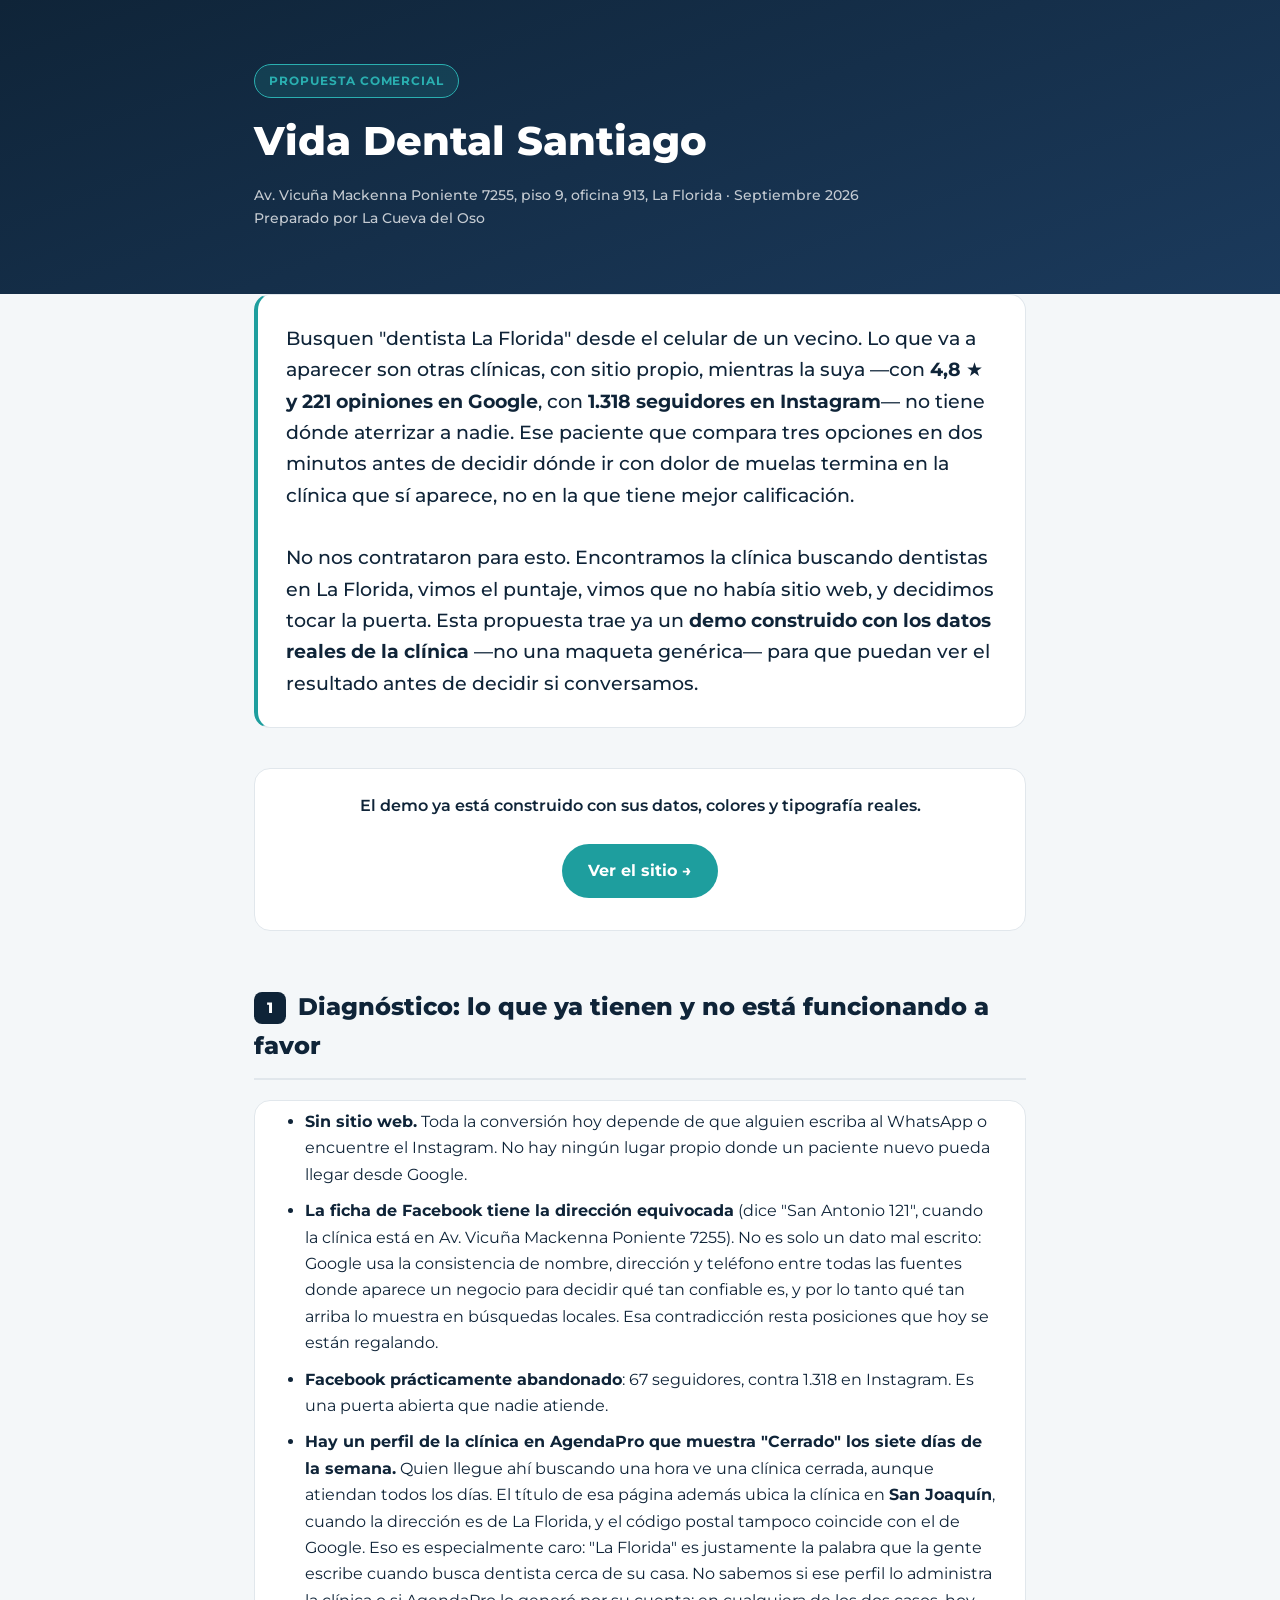
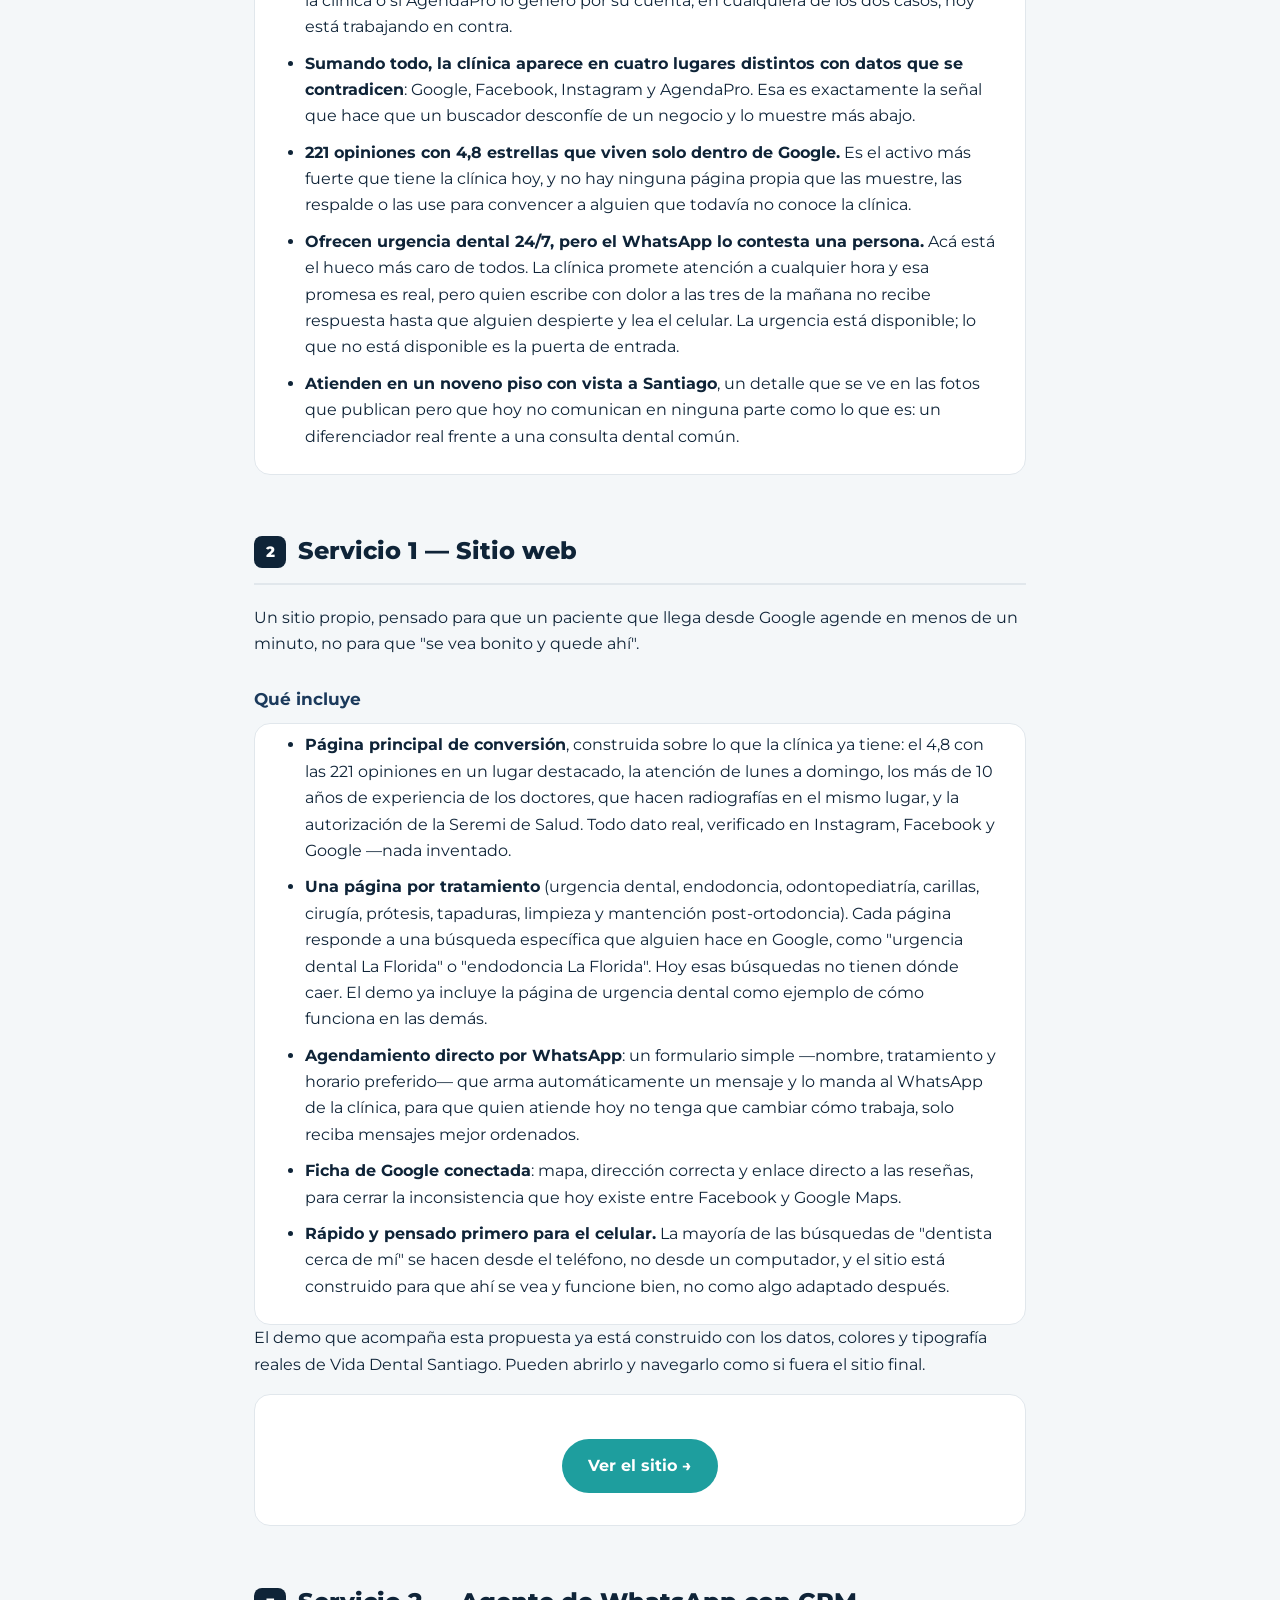
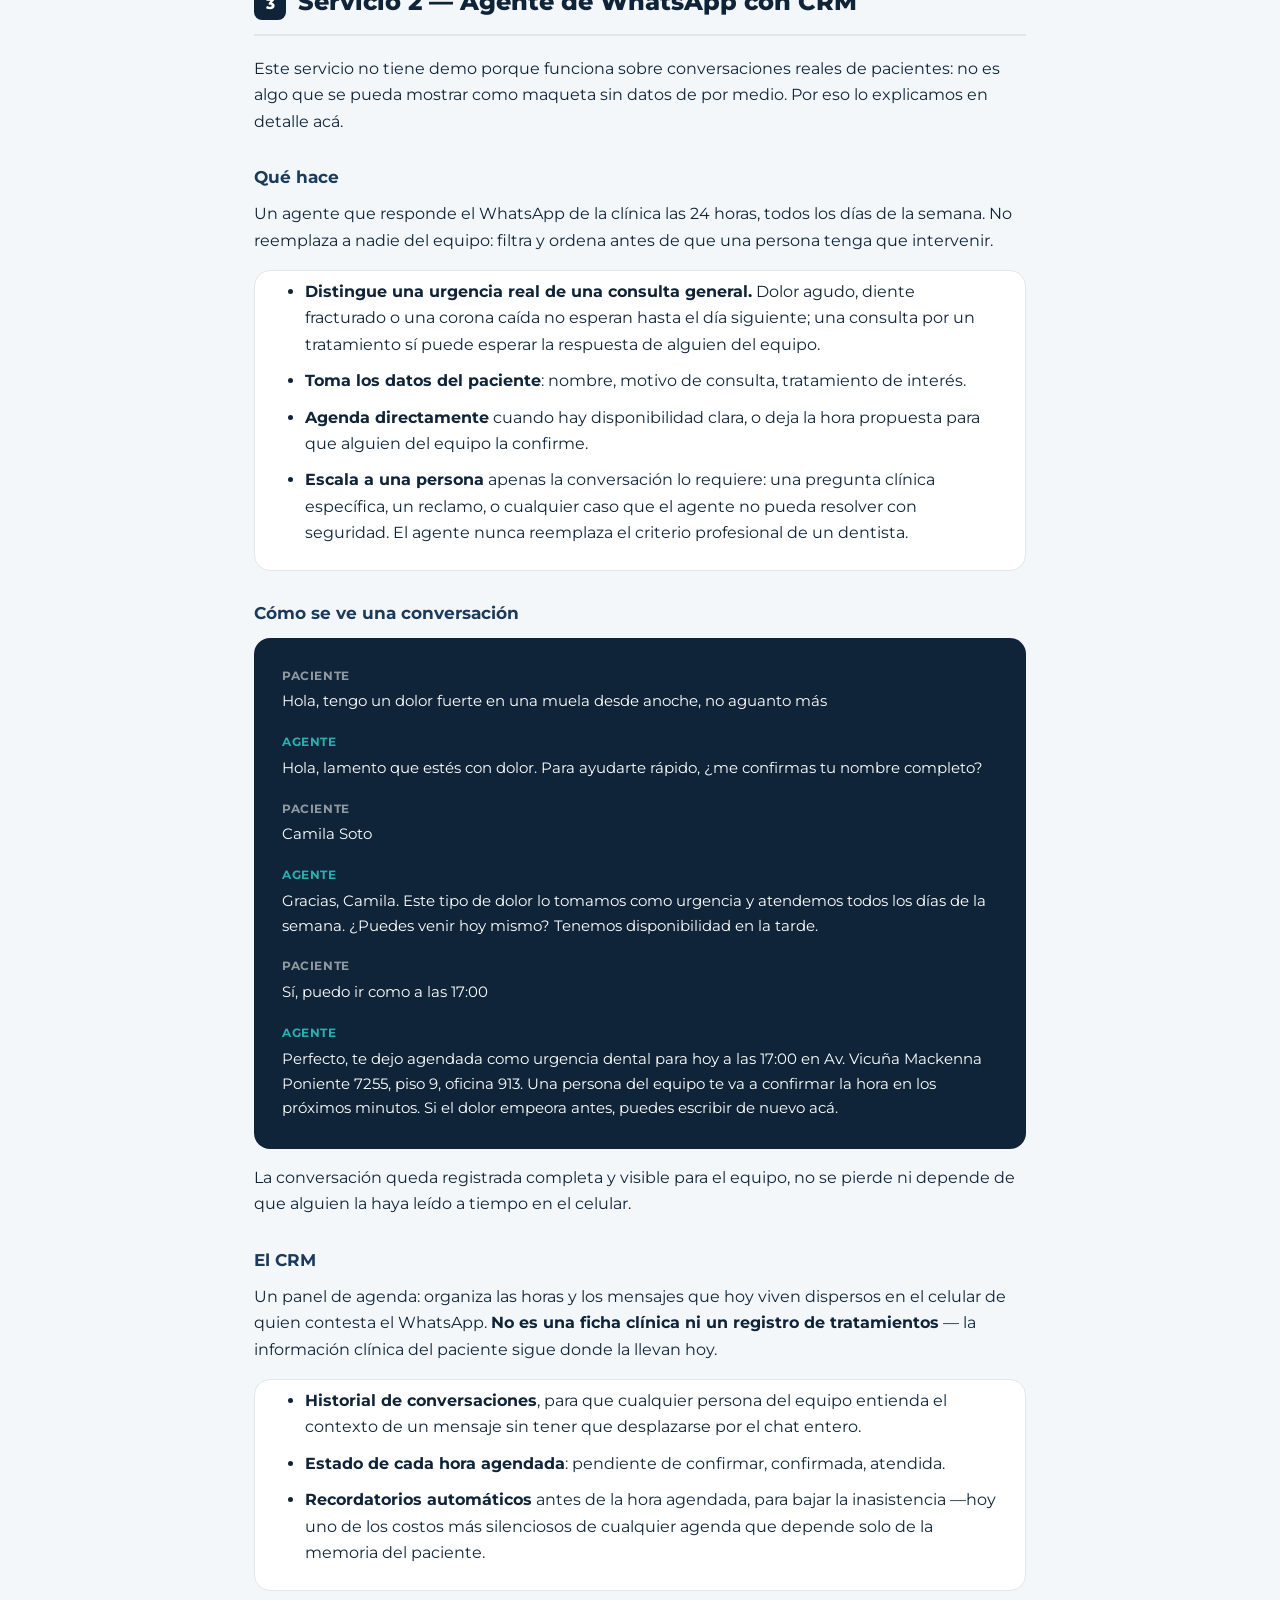
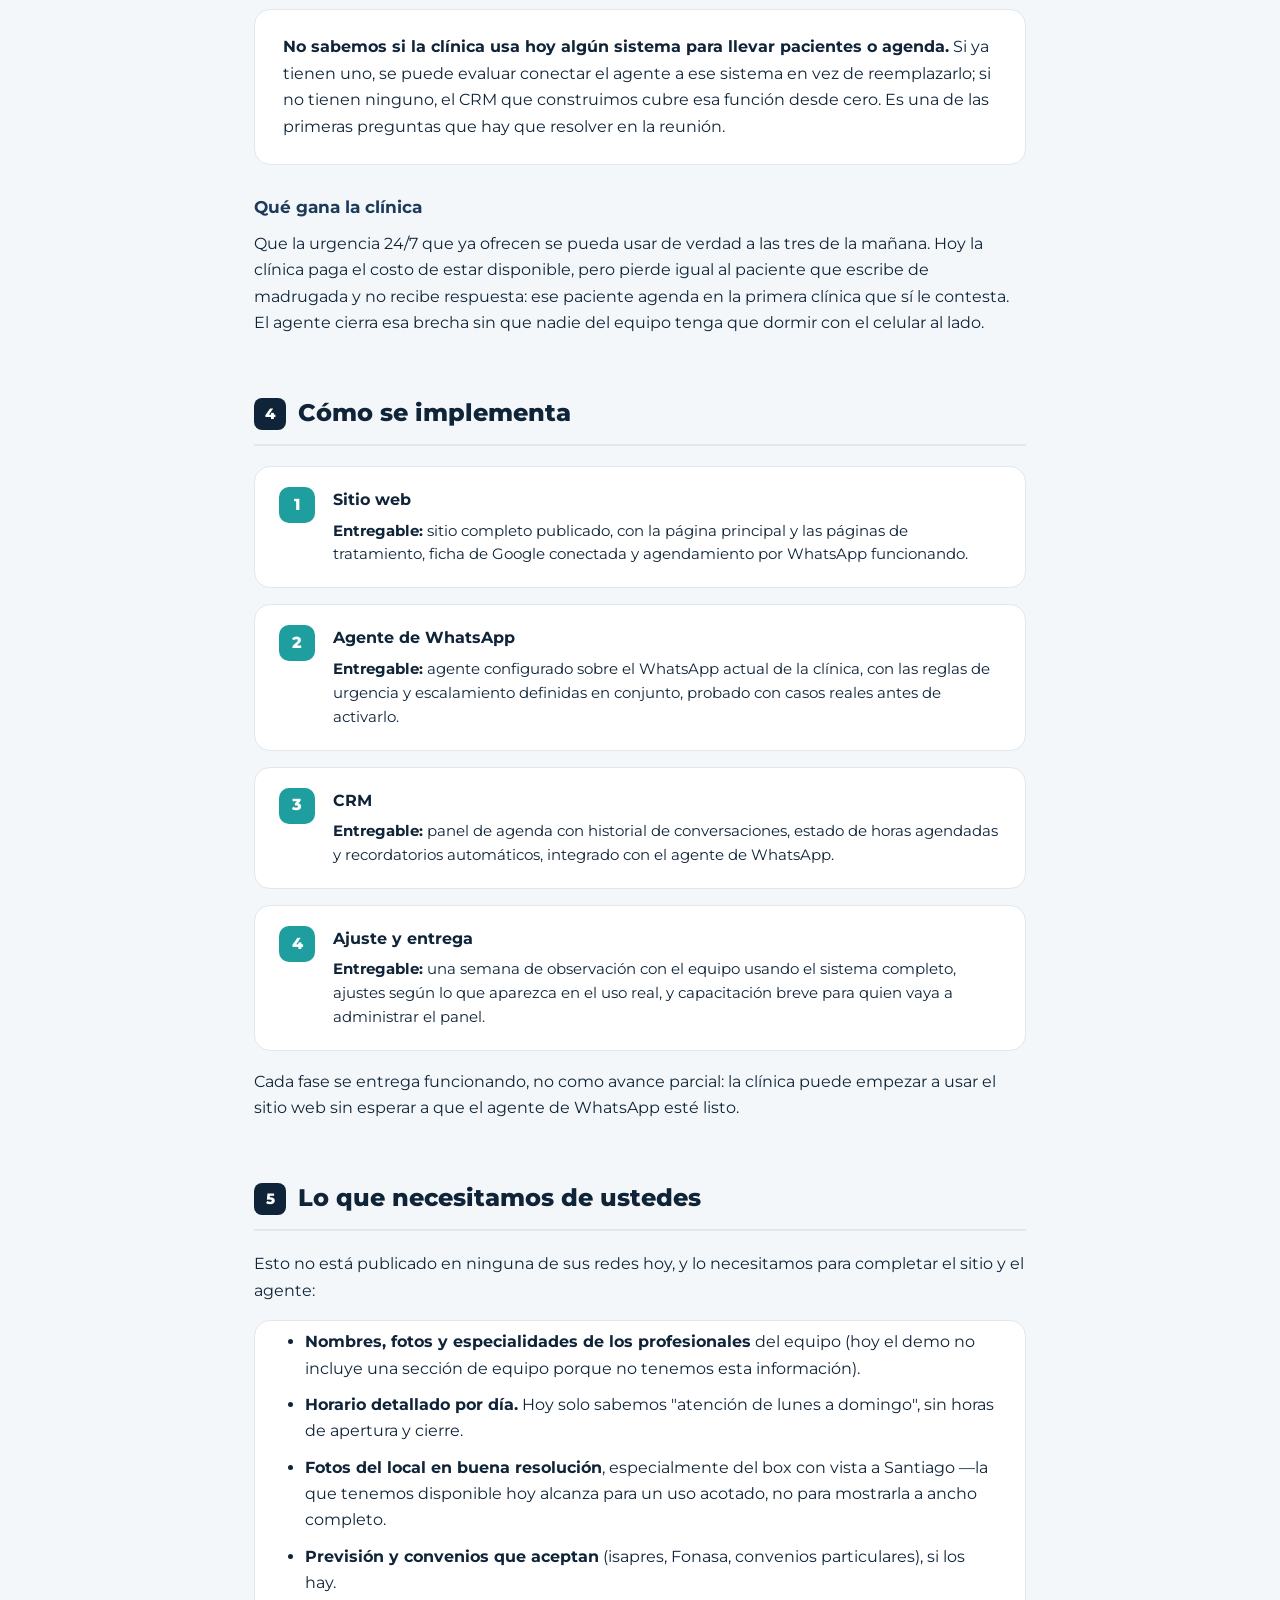
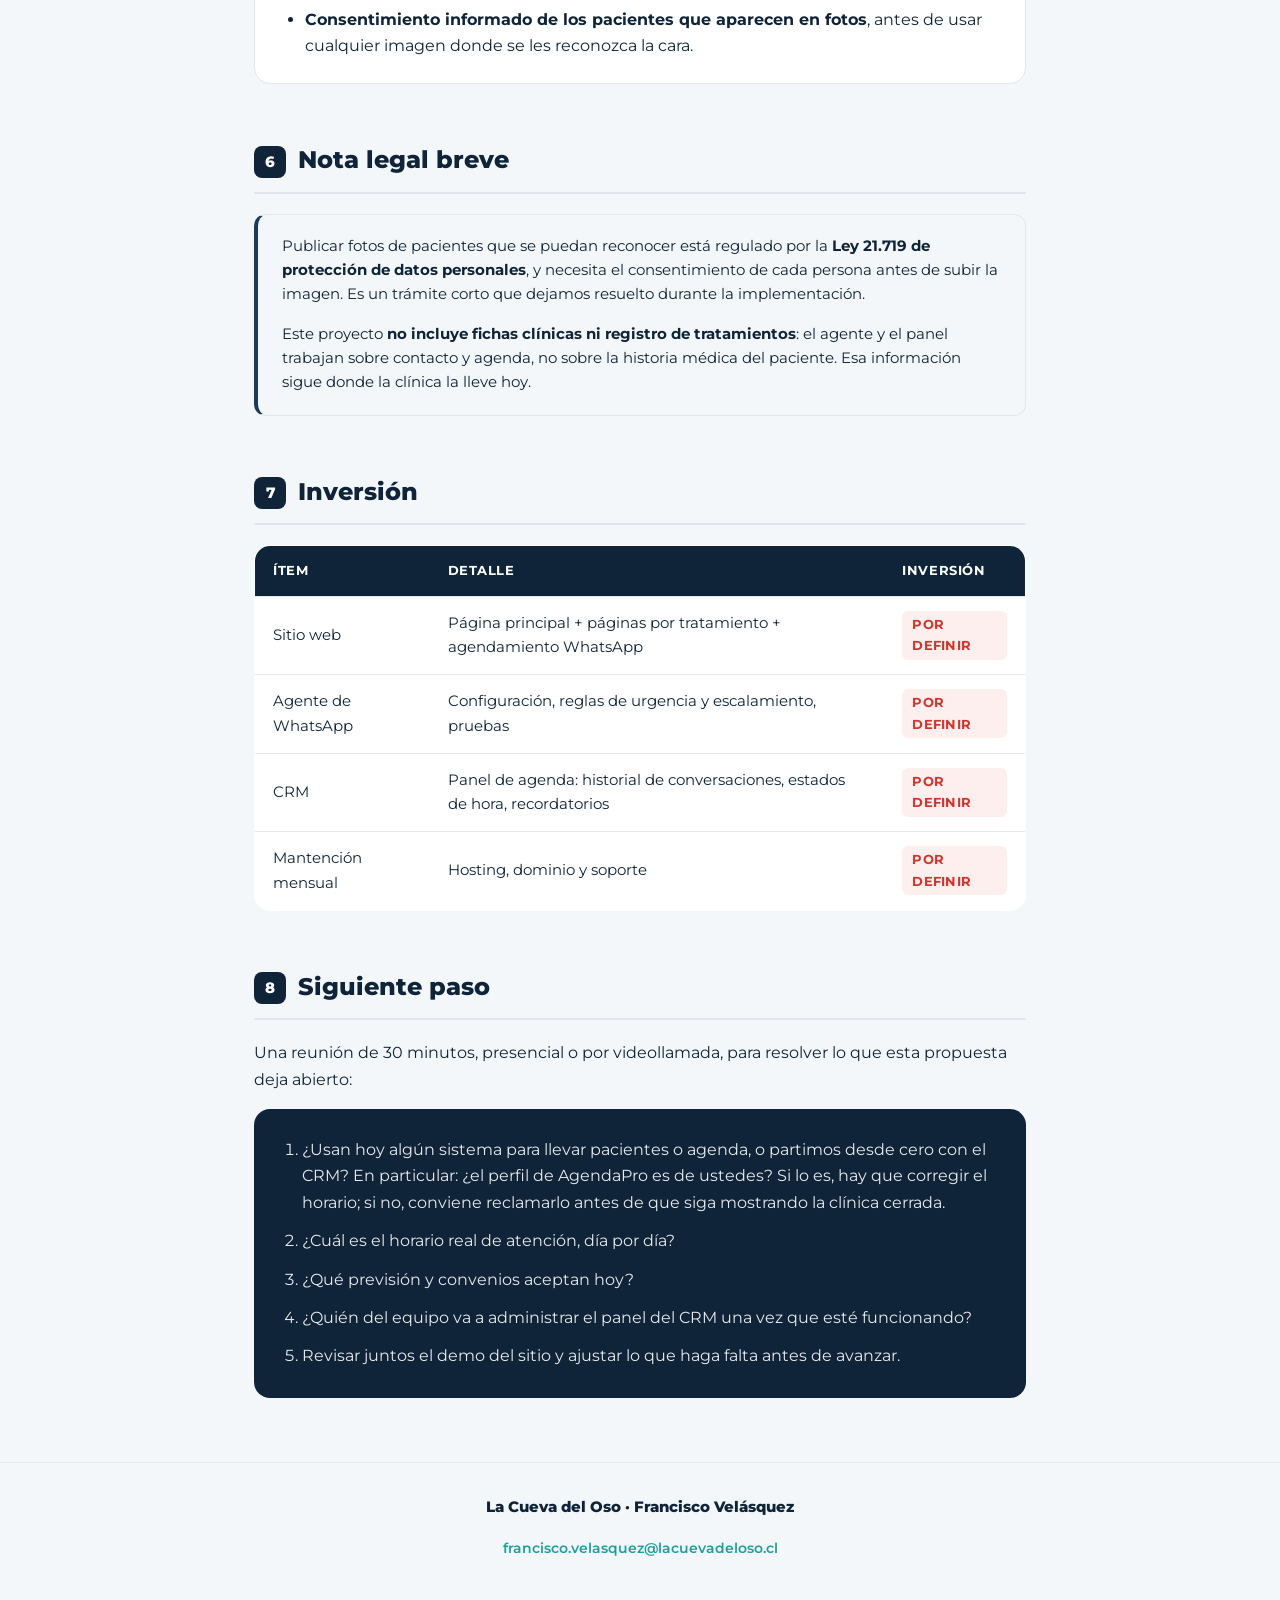
==== propuesta.html @ cccaa1af "feat: sitio demo y propuesta para Vida Dental Santiago Landing de conversion mas pagina de urgencia " ====
<!DOCTYPE html>
<html lang="es">
<head>
<meta charset="UTF-8">
<meta name="viewport" content="width=device-width, initial-scale=1.0">
<title>Propuesta — Vida Dental Santiago</title>
<link rel="preconnect" href="https://fonts.googleapis.com">
<link rel="preconnect" href="https://fonts.gstatic.com" crossorigin>
<link href="https://fonts.googleapis.com/css2?family=Montserrat:wght@400;500;600;700;800&display=swap" rel="stylesheet">
<style>
  :root {
    --marino: #0F2438;
    --marino-medio: #1B3A5C;
    --turquesa: #1E9E9E;
    --turquesa-claro: #2AAFB0;
    --rojo-urgencia: #D0342C;
    --gris: #9099A1;
    --hueso: #F4F7F9;
    --blanco: #FFFFFF;
    --borde: #E1E7EC;
  }

  * { box-sizing: border-box; }

  body {
    margin: 0;
    font-family: 'Montserrat', 'Segoe UI', system-ui, sans-serif;
    color: var(--marino);
    background: var(--hueso);
    line-height: 1.65;
    font-size: 16px;
  }

  .wrap {
    max-width: 820px;
    margin: 0 auto;
    padding: 0 24px;
  }

  header.portada {
    background: linear-gradient(160deg, var(--marino) 0%, var(--marino-medio) 100%);
    color: var(--blanco);
    padding: 64px 0 48px;
  }

  header.portada .wrap { display: flex; flex-direction: column; gap: 18px; }

  .etiqueta {
    display: inline-block;
    align-self: flex-start;
    background: rgba(30, 158, 158, 0.18);
    border: 1px solid var(--turquesa-claro);
    color: var(--turquesa-claro);
    font-size: 12px;
    font-weight: 700;
    letter-spacing: 0.08em;
    text-transform: uppercase;
    padding: 6px 14px;
    border-radius: 999px;
  }

  header.portada h1 {
    font-size: clamp(28px, 5vw, 40px);
    font-weight: 800;
    margin: 0;
    line-height: 1.25;
  }

  header.portada .meta {
    color: rgba(255,255,255,0.75);
    font-size: 14px;
    font-weight: 500;
  }

  main { padding: 48px 0 24px; }

  .lead {
    font-size: 19px;
    font-weight: 500;
    color: var(--marino);
    background: var(--blanco);
    border: 1px solid var(--borde);
    border-left: 4px solid var(--turquesa);
    border-radius: 16px;
    padding: 28px 28px;
    margin: 0 0 40px;
  }

  .lead strong { color: var(--marino); }

  .cta-demo {
    display: inline-flex;
    align-items: center;
    gap: 8px;
    background: var(--turquesa);
    color: var(--blanco);
    font-weight: 700;
    text-decoration: none;
    padding: 14px 26px;
    border-radius: 999px;
    margin: 20px 0 8px;
    transition: transform 0.2s ease, background 0.2s ease;
  }
  .cta-demo:hover { background: var(--turquesa-claro); transform: translateY(-1px); }

  section { margin: 56px 0; }

  h2 {
    font-size: 24px;
    font-weight: 800;
    color: var(--marino);
    margin: 0 0 20px;
    padding-bottom: 12px;
    border-bottom: 2px solid var(--borde);
  }

  h2 .num {
    display: inline-flex;
    align-items: center;
    justify-content: center;
    width: 32px;
    height: 32px;
    background: var(--marino);
    color: var(--blanco);
    border-radius: 8px;
    font-size: 15px;
    margin-right: 12px;
    vertical-align: middle;
  }

  h3 {
    font-size: 17px;
    font-weight: 700;
    color: var(--marino-medio);
    margin: 28px 0 10px;
  }

  p { margin: 0 0 16px; color: var(--marino); }

  ul, ol { margin: 0 0 16px; padding-left: 22px; }
  li { margin-bottom: 10px; }

  strong { color: var(--marino); }

  .card {
    background: var(--blanco);
    border: 1px solid var(--borde);
    border-radius: 16px;
    padding: 24px 28px;
    margin: 18px 0;
  }

  .card-lista {
    background: var(--blanco);
    border: 1px solid var(--borde);
    border-radius: 16px;
    padding: 8px 28px 8px;
  }

  .demo-box {
    background: var(--blanco);
    border: 1px solid var(--borde);
    border-radius: 16px;
    padding: 24px 28px;
    text-align: center;
  }

  .conversacion {
    background: var(--marino);
    color: var(--hueso);
    border-radius: 16px;
    padding: 28px;
    font-size: 15px;
    overflow-x: auto;
  }

  .conversacion .linea { margin-bottom: 18px; }
  .conversacion .linea:last-child { margin-bottom: 0; }
  .conversacion .quien {
    display: block;
    font-weight: 700;
    font-size: 12px;
    letter-spacing: 0.05em;
    text-transform: uppercase;
    margin-bottom: 4px;
  }
  .conversacion .paciente .quien { color: var(--gris); }
  .conversacion .agente .quien { color: var(--turquesa-claro); }
  .conversacion .texto { margin: 0; color: var(--blanco); }

  table {
    width: 100%;
    border-collapse: collapse;
    background: var(--blanco);
    border-radius: 16px;
    overflow: hidden;
    border: 1px solid var(--borde);
  }

  th, td {
    text-align: left;
    padding: 14px 18px;
    border-bottom: 1px solid var(--borde);
    font-size: 15px;
  }

  th {
    background: var(--marino);
    color: var(--blanco);
    font-weight: 700;
    font-size: 13px;
    text-transform: uppercase;
    letter-spacing: 0.04em;
  }

  tr:last-child td { border-bottom: none; }

  .pordefinir {
    display: inline-block;
    background: rgba(208, 52, 44, 0.08);
    color: var(--rojo-urgencia);
    font-weight: 700;
    font-size: 13px;
    padding: 3px 10px;
    border-radius: 6px;
    letter-spacing: 0.02em;
  }

  .nota-legal {
    background: var(--hueso);
    border: 1px solid var(--borde);
    border-left: 4px solid var(--marino-medio);
    border-radius: 12px;
    padding: 20px 24px;
    font-size: 14.5px;
    color: var(--marino-medio);
  }

  .fases {
    display: grid;
    gap: 16px;
  }

  .fase {
    background: var(--blanco);
    border: 1px solid var(--borde);
    border-radius: 16px;
    padding: 20px 24px;
    display: flex;
    gap: 18px;
    align-items: flex-start;
  }

  .fase .num-fase {
    flex-shrink: 0;
    width: 36px;
    height: 36px;
    border-radius: 10px;
    background: var(--turquesa);
    color: var(--blanco);
    font-weight: 800;
    display: flex;
    align-items: center;
    justify-content: center;
  }

  .fase h4 { margin: 0 0 6px; font-size: 16px; color: var(--marino); }
  .fase p { margin: 0; font-size: 14.5px; }

  .preguntas {
    background: var(--marino);
    color: var(--hueso);
    border-radius: 16px;
    padding: 28px;
  }
  .preguntas ol { padding-left: 20px; margin: 0; }
  .preguntas li { color: rgba(255,255,255,0.9); margin-bottom: 12px; }
  .preguntas li:last-child { margin-bottom: 0; }

  footer {
    border-top: 1px solid var(--borde);
    margin-top: 64px;
    padding: 32px 0 56px;
    text-align: center;
  }

  footer .firma {
    font-weight: 800;
    color: var(--marino);
    font-size: 15px;
  }

  footer .contacto {
    color: var(--turquesa);
    font-weight: 600;
    font-size: 14px;
    text-decoration: none;
  }

  code {
    background: var(--hueso);
    border: 1px solid var(--borde);
    border-radius: 4px;
    padding: 1px 6px;
    font-size: 13px;
  }

  @media (max-width: 600px) {
    header.portada { padding: 48px 0 36px; }
    main { padding: 36px 0 16px; }
    section { margin: 40px 0; }
    .lead, .card, .demo-box { padding: 20px; }
    table, th, td { font-size: 13.5px; }
    th, td { padding: 10px 12px; }
  }
</style>
</head>
<body>

<header class="portada">
  <div class="wrap">
    <span class="etiqueta">Propuesta comercial</span>
    <h1>Vida Dental Santiago</h1>
    <p class="meta">Av. Vicuña Mackenna Poniente 7255, piso 9, oficina 913, La Florida · Septiembre 2026<br>Preparado por La Cueva del Oso</p>
  </div>
</header>

<main class="wrap">

  <p class="lead">
    Busquen "dentista La Florida" desde el celular de un vecino. Lo que va a aparecer son otras
    clínicas, con sitio propio, mientras la suya &mdash;con <strong>4,8&nbsp;★ y 221 opiniones en
    Google</strong>, con <strong>1.318 seguidores en Instagram</strong>&mdash; no tiene dónde aterrizar
    a nadie. Ese paciente que compara tres opciones en dos minutos antes de decidir dónde ir con dolor
    de muelas termina en la clínica que sí aparece, no en la que tiene mejor calificación.
    <br><br>
    No nos contrataron para esto. Encontramos la clínica buscando dentistas en La Florida, vimos el
    puntaje, vimos que no había sitio web, y decidimos tocar la puerta. Esta propuesta trae ya un
    <strong>demo construido con los datos reales de la clínica</strong> &mdash;no una maqueta
    genérica&mdash; para que puedan ver el resultado antes de decidir si conversamos.
  </p>

  <div class="demo-box">
    <p style="margin-bottom:4px; font-weight:600;">El demo ya está construido con sus datos, colores y tipografía reales.</p>
    <a class="cta-demo" href="index.html">Ver el sitio &rarr;</a>
  </div>

  <section>
    <h2><span class="num">1</span>Diagnóstico: lo que ya tienen y no está funcionando a favor</h2>
    <div class="card-lista">
      <ul>
        <li><strong>Sin sitio web.</strong> Toda la conversión hoy depende de que alguien escriba al WhatsApp o encuentre el Instagram. No hay ningún lugar propio donde un paciente nuevo pueda llegar desde Google.</li>
        <li><strong>La ficha de Facebook tiene la dirección equivocada</strong> (dice "San Antonio 121", cuando la clínica está en Av. Vicuña Mackenna Poniente 7255). No es solo un dato mal escrito: Google usa la consistencia de nombre, dirección y teléfono entre todas las fuentes donde aparece un negocio para decidir qué tan confiable es, y por lo tanto qué tan arriba lo muestra en búsquedas locales. Esa contradicción resta posiciones que hoy se están regalando.</li>
        <li><strong>Facebook prácticamente abandonado</strong>: 67 seguidores, contra 1.318 en Instagram. Es una puerta abierta que nadie atiende.</li>
        <li><strong>Hay un perfil de la clínica en AgendaPro que muestra "Cerrado" los siete días de la semana.</strong> Quien llegue ahí buscando una hora ve una clínica cerrada, aunque atiendan todos los días. El título de esa página además ubica la clínica en <strong>San Joaquín</strong>, cuando la dirección es de La Florida, y el código postal tampoco coincide con el de Google. Eso es especialmente caro: "La Florida" es justamente la palabra que la gente escribe cuando busca dentista cerca de su casa. No sabemos si ese perfil lo administra la clínica o si AgendaPro lo generó por su cuenta; en cualquiera de los dos casos, hoy está trabajando en contra.</li>
        <li><strong>Sumando todo, la clínica aparece en cuatro lugares distintos con datos que se contradicen</strong>: Google, Facebook, Instagram y AgendaPro. Esa es exactamente la señal que hace que un buscador desconfíe de un negocio y lo muestre más abajo.</li>
        <li><strong>221 opiniones con 4,8 estrellas que viven solo dentro de Google.</strong> Es el activo más fuerte que tiene la clínica hoy, y no hay ninguna página propia que las muestre, las respalde o las use para convencer a alguien que todavía no conoce la clínica.</li>
        <li><strong>Ofrecen urgencia dental 24/7, pero el WhatsApp lo contesta una persona.</strong> Acá está el hueco más caro de todos. La clínica promete atención a cualquier hora y esa promesa es real, pero quien escribe con dolor a las tres de la mañana no recibe respuesta hasta que alguien despierte y lea el celular. La urgencia está disponible; lo que no está disponible es la puerta de entrada.</li>
        <li><strong>Atienden en un noveno piso con vista a Santiago</strong>, un detalle que se ve en las fotos que publican pero que hoy no comunican en ninguna parte como lo que es: un diferenciador real frente a una consulta dental común.</li>
      </ul>
    </div>
  </section>

  <section>
    <h2><span class="num">2</span>Servicio 1 &mdash; Sitio web</h2>
    <p>Un sitio propio, pensado para que un paciente que llega desde Google agende en menos de un minuto, no para que "se vea bonito y quede ahí".</p>

    <h3>Qué incluye</h3>
    <div class="card-lista">
      <ul>
        <li><strong>Página principal de conversión</strong>, construida sobre lo que la clínica ya tiene: el 4,8 con las 221 opiniones en un lugar destacado, la atención de lunes a domingo, los más de 10 años de experiencia de los doctores, que hacen radiografías en el mismo lugar, y la autorización de la Seremi de Salud. Todo dato real, verificado en Instagram, Facebook y Google &mdash;nada inventado.</li>
        <li><strong>Una página por tratamiento</strong> (urgencia dental, endodoncia, odontopediatría, carillas, cirugía, prótesis, tapaduras, limpieza y mantención post-ortodoncia). Cada página responde a una búsqueda específica que alguien hace en Google, como "urgencia dental La Florida" o "endodoncia La Florida". Hoy esas búsquedas no tienen dónde caer. El demo ya incluye la página de urgencia dental como ejemplo de cómo funciona en las demás.</li>
        <li><strong>Agendamiento directo por WhatsApp</strong>: un formulario simple &mdash;nombre, tratamiento y horario preferido&mdash; que arma automáticamente un mensaje y lo manda al WhatsApp de la clínica, para que quien atiende hoy no tenga que cambiar cómo trabaja, solo reciba mensajes mejor ordenados.</li>
        <li><strong>Ficha de Google conectada</strong>: mapa, dirección correcta y enlace directo a las reseñas, para cerrar la inconsistencia que hoy existe entre Facebook y Google Maps.</li>
        <li><strong>Rápido y pensado primero para el celular.</strong> La mayoría de las búsquedas de "dentista cerca de mí" se hacen desde el teléfono, no desde un computador, y el sitio está construido para que ahí se vea y funcione bien, no como algo adaptado después.</li>
      </ul>
    </div>
    <p>El demo que acompaña esta propuesta ya está construido con los datos, colores y tipografía reales de Vida Dental Santiago. Pueden abrirlo y navegarlo como si fuera el sitio final.</p>
    <div class="demo-box">
      <a class="cta-demo" href="index.html">Ver el sitio &rarr;</a>
    </div>
  </section>

  <section>
    <h2><span class="num">3</span>Servicio 2 &mdash; Agente de WhatsApp con CRM</h2>
    <p>Este servicio no tiene demo porque funciona sobre conversaciones reales de pacientes: no es algo que se pueda mostrar como maqueta sin datos de por medio. Por eso lo explicamos en detalle acá.</p>

    <h3>Qué hace</h3>
    <p>Un agente que responde el WhatsApp de la clínica las 24 horas, todos los días de la semana. No reemplaza a nadie del equipo: filtra y ordena antes de que una persona tenga que intervenir.</p>
    <div class="card-lista">
      <ul>
        <li><strong>Distingue una urgencia real de una consulta general.</strong> Dolor agudo, diente fracturado o una corona caída no esperan hasta el día siguiente; una consulta por un tratamiento sí puede esperar la respuesta de alguien del equipo.</li>
        <li><strong>Toma los datos del paciente</strong>: nombre, motivo de consulta, tratamiento de interés.</li>
        <li><strong>Agenda directamente</strong> cuando hay disponibilidad clara, o deja la hora propuesta para que alguien del equipo la confirme.</li>
        <li><strong>Escala a una persona</strong> apenas la conversación lo requiere: una pregunta clínica específica, un reclamo, o cualquier caso que el agente no pueda resolver con seguridad. El agente nunca reemplaza el criterio profesional de un dentista.</li>
      </ul>
    </div>

    <h3>Cómo se ve una conversación</h3>
    <div class="conversacion">
      <div class="linea paciente">
        <span class="quien">Paciente</span>
        <p class="texto">Hola, tengo un dolor fuerte en una muela desde anoche, no aguanto más</p>
      </div>
      <div class="linea agente">
        <span class="quien">Agente</span>
        <p class="texto">Hola, lamento que estés con dolor. Para ayudarte rápido, ¿me confirmas tu nombre completo?</p>
      </div>
      <div class="linea paciente">
        <span class="quien">Paciente</span>
        <p class="texto">Camila Soto</p>
      </div>
      <div class="linea agente">
        <span class="quien">Agente</span>
        <p class="texto">Gracias, Camila. Este tipo de dolor lo tomamos como urgencia y atendemos todos los días de la semana. ¿Puedes venir hoy mismo? Tenemos disponibilidad en la tarde.</p>
      </div>
      <div class="linea paciente">
        <span class="quien">Paciente</span>
        <p class="texto">Sí, puedo ir como a las 17:00</p>
      </div>
      <div class="linea agente">
        <span class="quien">Agente</span>
        <p class="texto">Perfecto, te dejo agendada como urgencia dental para hoy a las 17:00 en Av. Vicuña Mackenna Poniente 7255, piso 9, oficina 913. Una persona del equipo te va a confirmar la hora en los próximos minutos. Si el dolor empeora antes, puedes escribir de nuevo acá.</p>
      </div>
    </div>
    <p style="margin-top:16px;">La conversación queda registrada completa y visible para el equipo, no se pierde ni depende de que alguien la haya leído a tiempo en el celular.</p>

    <h3>El CRM</h3>
    <p>Un panel de agenda: organiza las horas y los mensajes que hoy viven dispersos en el celular de quien contesta el WhatsApp. <strong>No es una ficha clínica ni un registro de tratamientos</strong> &mdash; la información clínica del paciente sigue donde la llevan hoy.</p>
    <div class="card-lista">
      <ul>
        <li><strong>Historial de conversaciones</strong>, para que cualquier persona del equipo entienda el contexto de un mensaje sin tener que desplazarse por el chat entero.</li>
        <li><strong>Estado de cada hora agendada</strong>: pendiente de confirmar, confirmada, atendida.</li>
        <li><strong>Recordatorios automáticos</strong> antes de la hora agendada, para bajar la inasistencia &mdash;hoy uno de los costos más silenciosos de cualquier agenda que depende solo de la memoria del paciente.</li>
      </ul>
    </div>
    <div class="card">
      <p style="margin:0;"><strong>No sabemos si la clínica usa hoy algún sistema para llevar pacientes o agenda.</strong> Si ya tienen uno, se puede evaluar conectar el agente a ese sistema en vez de reemplazarlo; si no tienen ninguno, el CRM que construimos cubre esa función desde cero. Es una de las primeras preguntas que hay que resolver en la reunión.</p>
    </div>

    <h3>Qué gana la clínica</h3>
    <p>Que la urgencia 24/7 que ya ofrecen se pueda usar de verdad a las tres de la mañana. Hoy la clínica paga el costo de estar disponible, pero pierde igual al paciente que escribe de madrugada y no recibe respuesta: ese paciente agenda en la primera clínica que sí le contesta. El agente cierra esa brecha sin que nadie del equipo tenga que dormir con el celular al lado.</p>
  </section>

  <section>
    <h2><span class="num">4</span>Cómo se implementa</h2>
    <div class="fases">
      <div class="fase">
        <div class="num-fase">1</div>
        <div>
          <h4>Sitio web</h4>
          <p><strong>Entregable:</strong> sitio completo publicado, con la página principal y las páginas de tratamiento, ficha de Google conectada y agendamiento por WhatsApp funcionando.</p>
        </div>
      </div>
      <div class="fase">
        <div class="num-fase">2</div>
        <div>
          <h4>Agente de WhatsApp</h4>
          <p><strong>Entregable:</strong> agente configurado sobre el WhatsApp actual de la clínica, con las reglas de urgencia y escalamiento definidas en conjunto, probado con casos reales antes de activarlo.</p>
        </div>
      </div>
      <div class="fase">
        <div class="num-fase">3</div>
        <div>
          <h4>CRM</h4>
          <p><strong>Entregable:</strong> panel de agenda con historial de conversaciones, estado de horas agendadas y recordatorios automáticos, integrado con el agente de WhatsApp.</p>
        </div>
      </div>
      <div class="fase">
        <div class="num-fase">4</div>
        <div>
          <h4>Ajuste y entrega</h4>
          <p><strong>Entregable:</strong> una semana de observación con el equipo usando el sistema completo, ajustes según lo que aparezca en el uso real, y capacitación breve para quien vaya a administrar el panel.</p>
        </div>
      </div>
    </div>
    <p style="margin-top:18px;">Cada fase se entrega funcionando, no como avance parcial: la clínica puede empezar a usar el sitio web sin esperar a que el agente de WhatsApp esté listo.</p>
  </section>

  <section>
    <h2><span class="num">5</span>Lo que necesitamos de ustedes</h2>
    <p>Esto no está publicado en ninguna de sus redes hoy, y lo necesitamos para completar el sitio y el agente:</p>
    <div class="card-lista">
      <ul>
        <li><strong>Nombres, fotos y especialidades de los profesionales</strong> del equipo (hoy el demo no incluye una sección de equipo porque no tenemos esta información).</li>
        <li><strong>Horario detallado por día.</strong> Hoy solo sabemos "atención de lunes a domingo", sin horas de apertura y cierre.</li>
        <li><strong>Fotos del local en buena resolución</strong>, especialmente del box con vista a Santiago &mdash;la que tenemos disponible hoy alcanza para un uso acotado, no para mostrarla a ancho completo.</li>
        <li><strong>Previsión y convenios que aceptan</strong> (isapres, Fonasa, convenios particulares), si los hay.</li>
        <li><strong>Consentimiento informado de los pacientes que aparecen en fotos</strong>, antes de usar cualquier imagen donde se les reconozca la cara.</li>
      </ul>
    </div>
  </section>

  <section>
    <h2><span class="num">6</span>Nota legal breve</h2>
    <div class="nota-legal">
      <p>Publicar fotos de pacientes que se puedan reconocer está regulado por la <strong>Ley 21.719 de protección de datos personales</strong>, y necesita el consentimiento de cada persona antes de subir la imagen. Es un trámite corto que dejamos resuelto durante la implementación.</p>
      <p style="margin:0;">Este proyecto <strong>no incluye fichas clínicas ni registro de tratamientos</strong>: el agente y el panel trabajan sobre contacto y agenda, no sobre la historia médica del paciente. Esa información sigue donde la clínica la lleve hoy.</p>
    </div>
  </section>

  <section>
    <h2><span class="num">7</span>Inversión</h2>
    <div style="overflow-x:auto;">
      <table>
        <thead>
          <tr><th>Ítem</th><th>Detalle</th><th>Inversión</th></tr>
        </thead>
        <tbody>
          <tr>
            <td>Sitio web</td>
            <td>Página principal + páginas por tratamiento + agendamiento WhatsApp</td>
            <td><span class="pordefinir">POR DEFINIR</span></td>
          </tr>
          <tr>
            <td>Agente de WhatsApp</td>
            <td>Configuración, reglas de urgencia y escalamiento, pruebas</td>
            <td><span class="pordefinir">POR DEFINIR</span></td>
          </tr>
          <tr>
            <td>CRM</td>
            <td>Panel de agenda: historial de conversaciones, estados de hora, recordatorios</td>
            <td><span class="pordefinir">POR DEFINIR</span></td>
          </tr>
          <tr>
            <td>Mantención mensual</td>
            <td>Hosting, dominio y soporte</td>
            <td><span class="pordefinir">POR DEFINIR</span></td>
          </tr>
        </tbody>
      </table>
    </div>
  </section>

  <section>
    <h2><span class="num">8</span>Siguiente paso</h2>
    <p>Una reunión de 30 minutos, presencial o por videollamada, para resolver lo que esta propuesta deja abierto:</p>
    <div class="preguntas">
      <ol>
        <li>¿Usan hoy algún sistema para llevar pacientes o agenda, o partimos desde cero con el CRM? En particular: ¿el perfil de AgendaPro es de ustedes? Si lo es, hay que corregir el horario; si no, conviene reclamarlo antes de que siga mostrando la clínica cerrada.</li>
        <li>¿Cuál es el horario real de atención, día por día?</li>
        <li>¿Qué previsión y convenios aceptan hoy?</li>
        <li>¿Quién del equipo va a administrar el panel del CRM una vez que esté funcionando?</li>
        <li>Revisar juntos el demo del sitio y ajustar lo que haga falta antes de avanzar.</li>
      </ol>
    </div>
  </section>

</main>

<footer>
  <div class="wrap">
    <p class="firma">La Cueva del Oso · Francisco Velásquez</p>
    <a class="contacto" href="mailto:francisco.velasquez@lacuevadeloso.cl">francisco.velasquez@lacuevadeloso.cl</a>
  </div>
</footer>

</body>
</html>
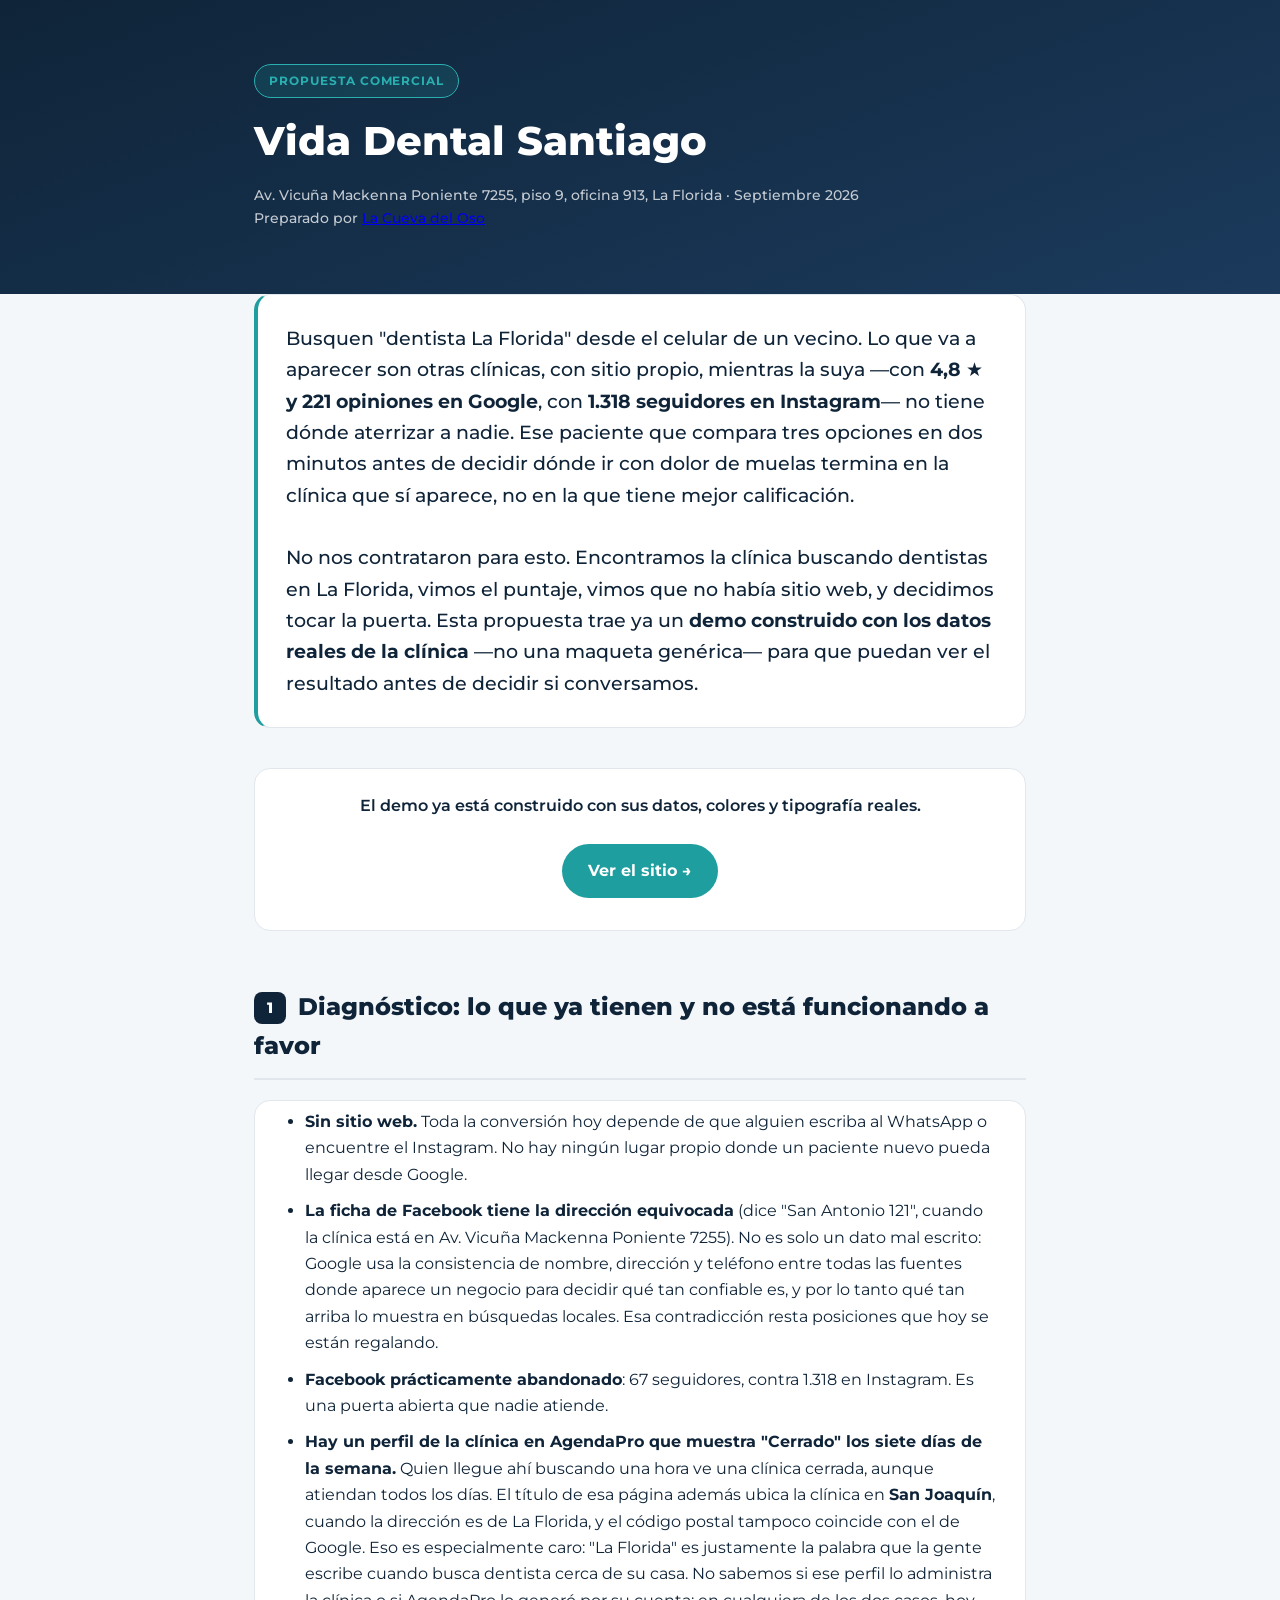
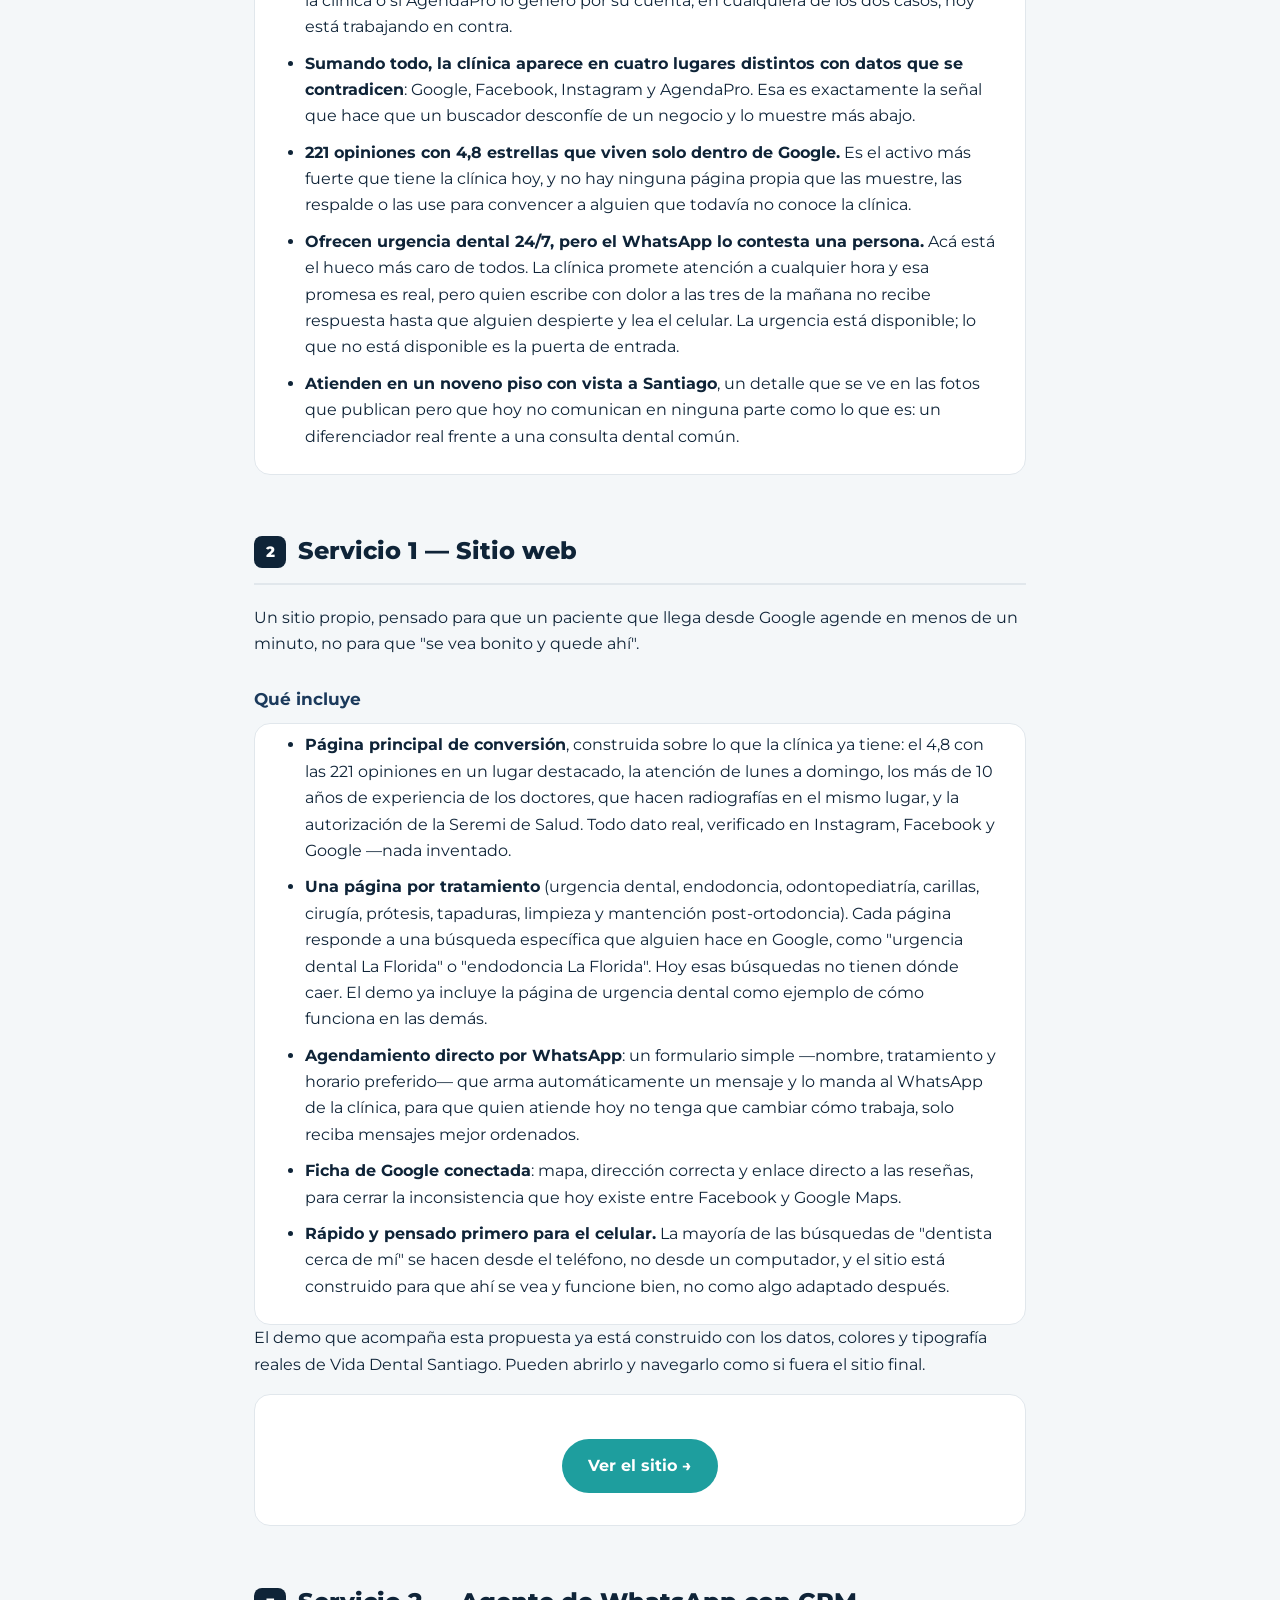
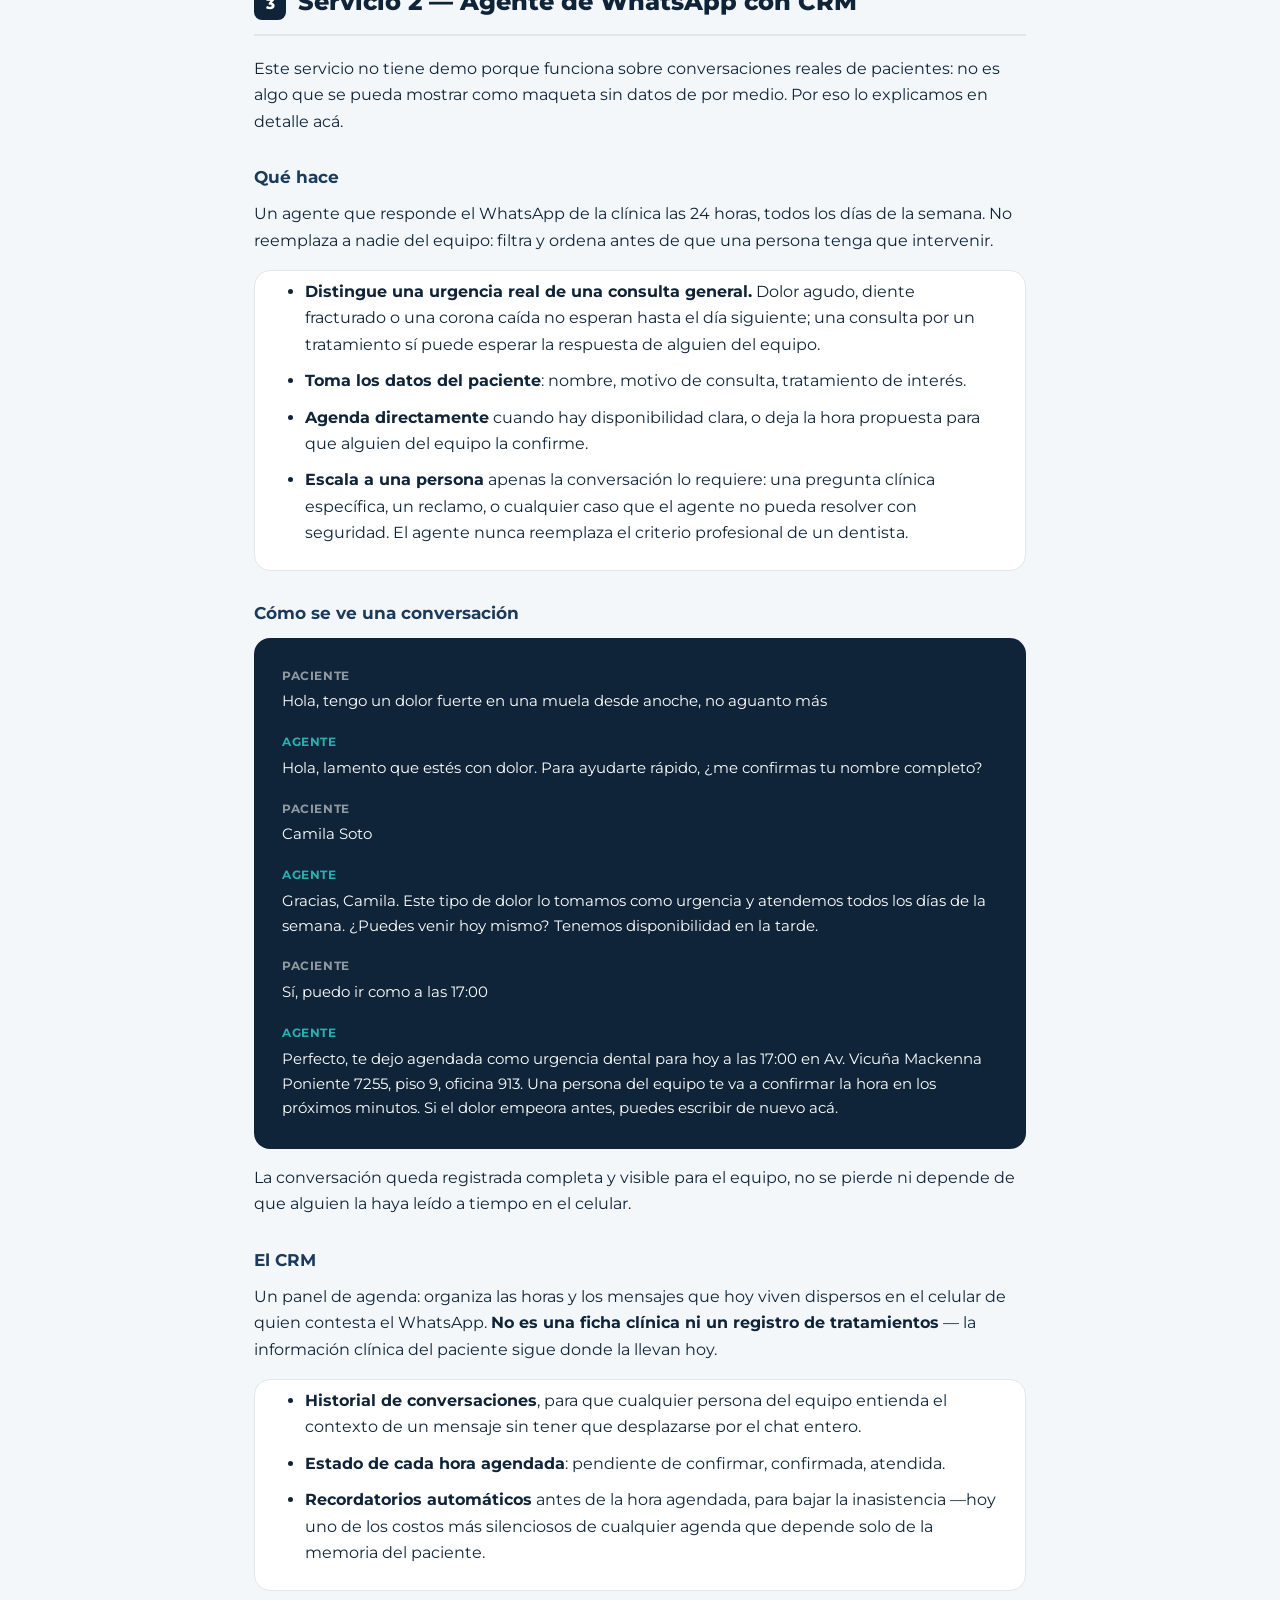
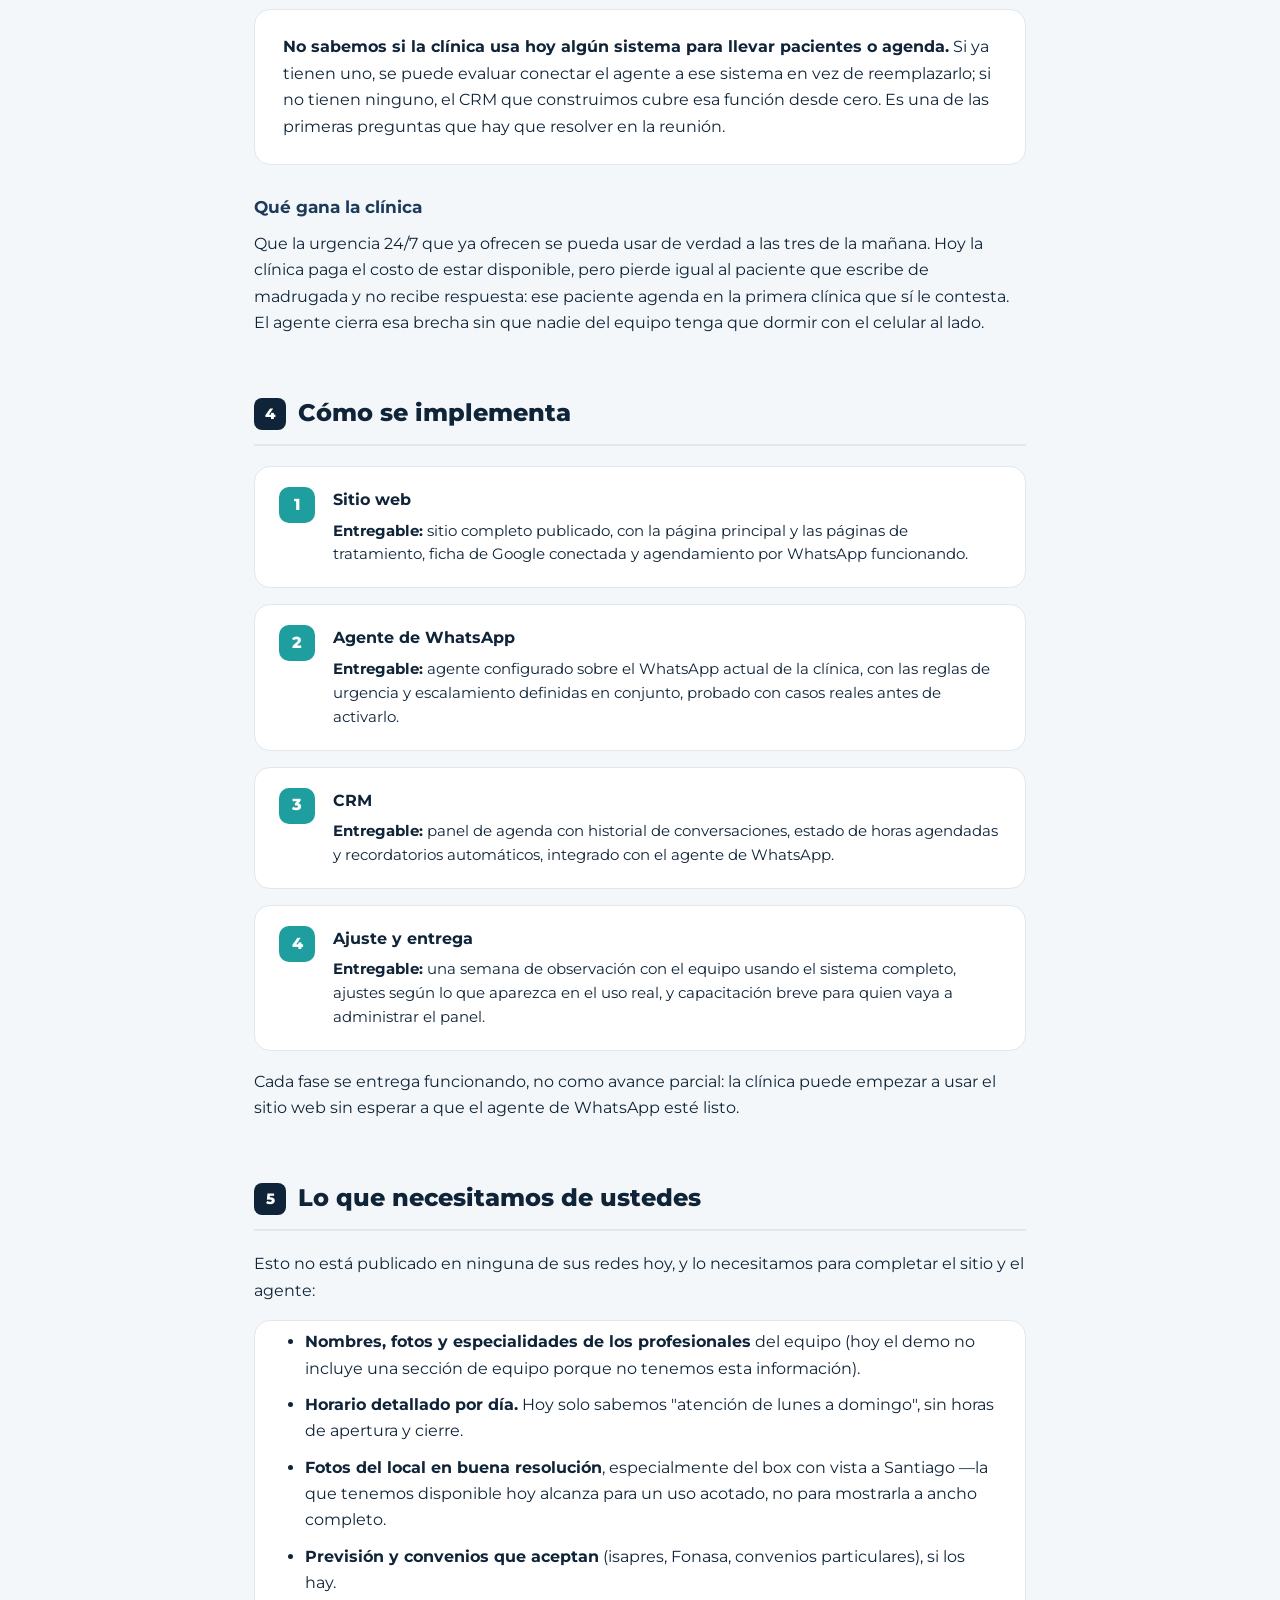
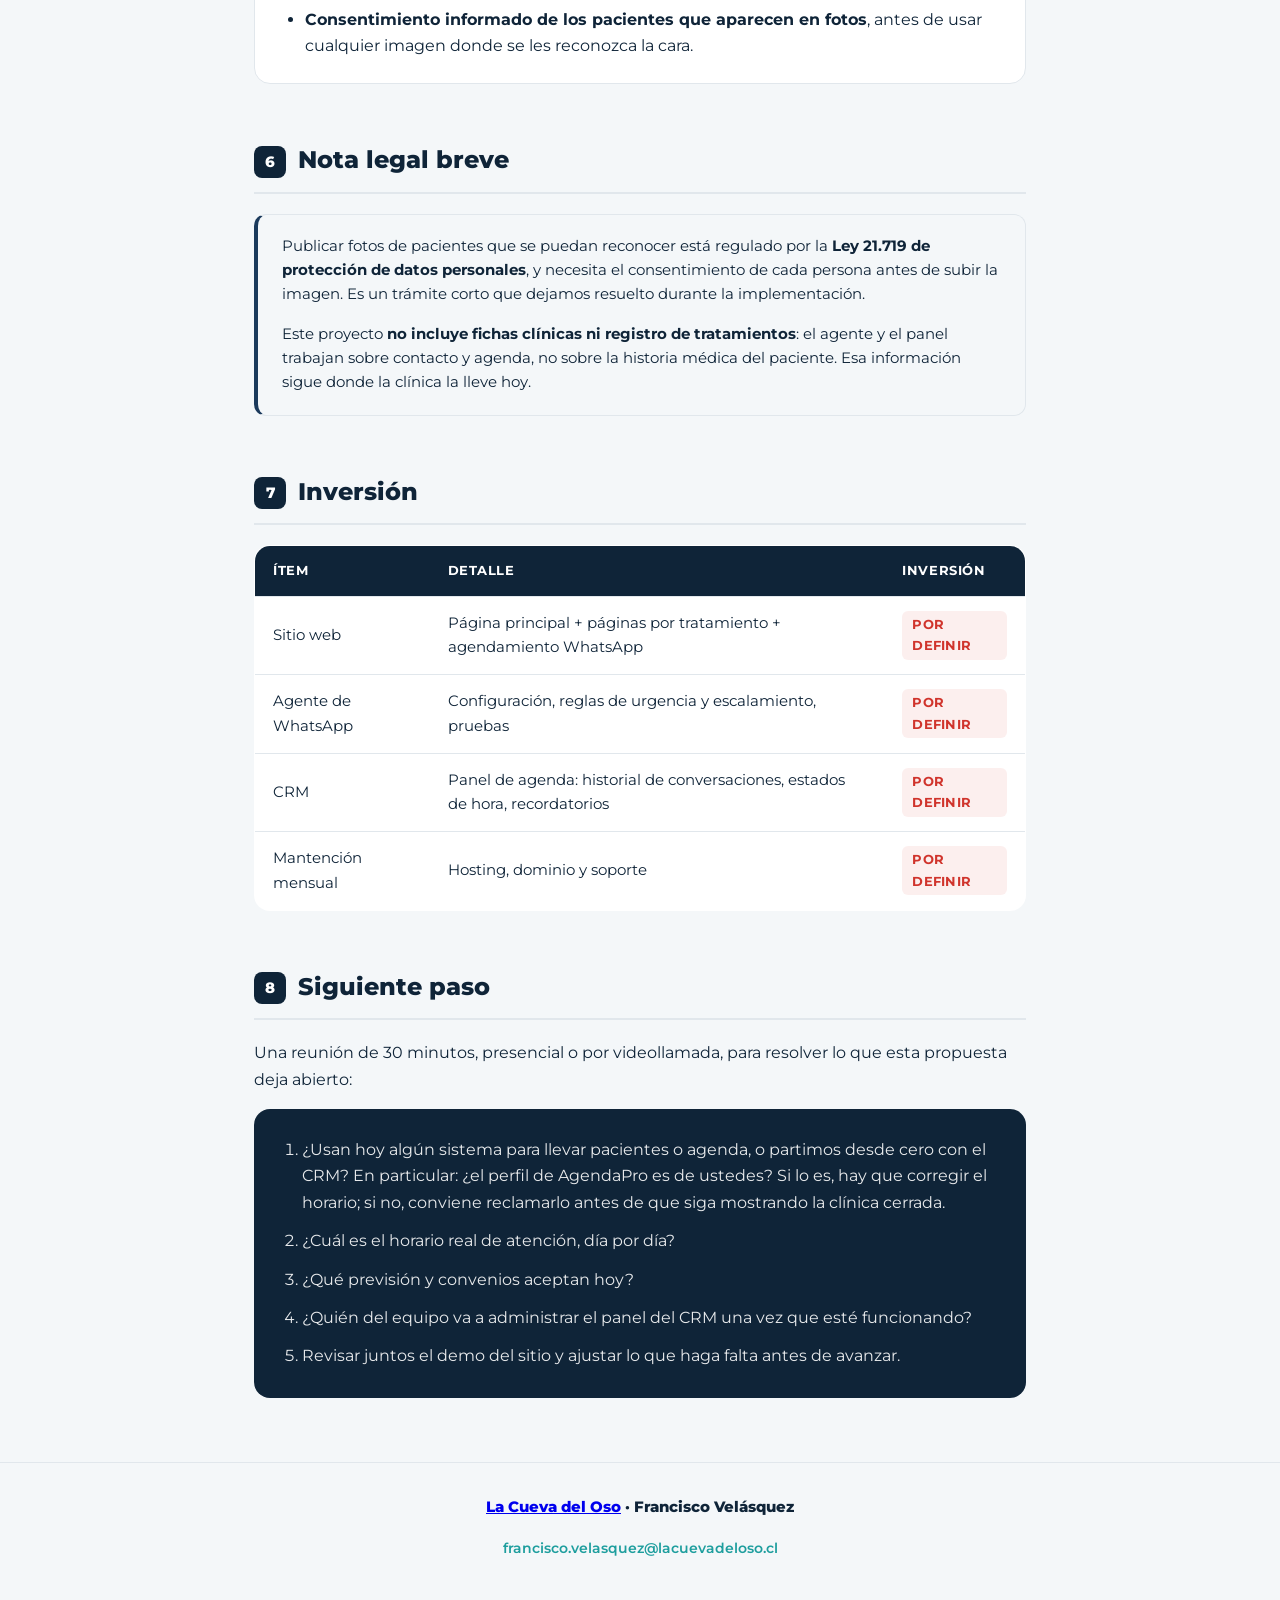
==== commit f501824b: "feat: enlaza la firma de La Cueva del Oso a lacuevadeloso.cl Footer del demo, ambas paginas, y la fi" ====
--- a/propuesta.html
+++ b/propuesta.html
@@ -321,7 +321,7 @@
   <div class="wrap">
     <span class="etiqueta">Propuesta comercial</span>
     <h1>Vida Dental Santiago</h1>
-    <p class="meta">Av. Vicuña Mackenna Poniente 7255, piso 9, oficina 913, La Florida · Septiembre 2026<br>Preparado por La Cueva del Oso</p>
+    <p class="meta">Av. Vicuña Mackenna Poniente 7255, piso 9, oficina 913, La Florida · Septiembre 2026<br>Preparado por <a href="https://lacuevadeloso.cl" target="_blank" rel="noopener">La Cueva del Oso</a></p>
   </div>
 </header>
 
@@ -550,7 +550,7 @@
 
 <footer>
   <div class="wrap">
-    <p class="firma">La Cueva del Oso · Francisco Velásquez</p>
+    <p class="firma"><a href="https://lacuevadeloso.cl" target="_blank" rel="noopener">La Cueva del Oso</a> · Francisco Velásquez</p>
     <a class="contacto" href="mailto:francisco.velasquez@lacuevadeloso.cl">francisco.velasquez@lacuevadeloso.cl</a>
   </div>
 </footer>
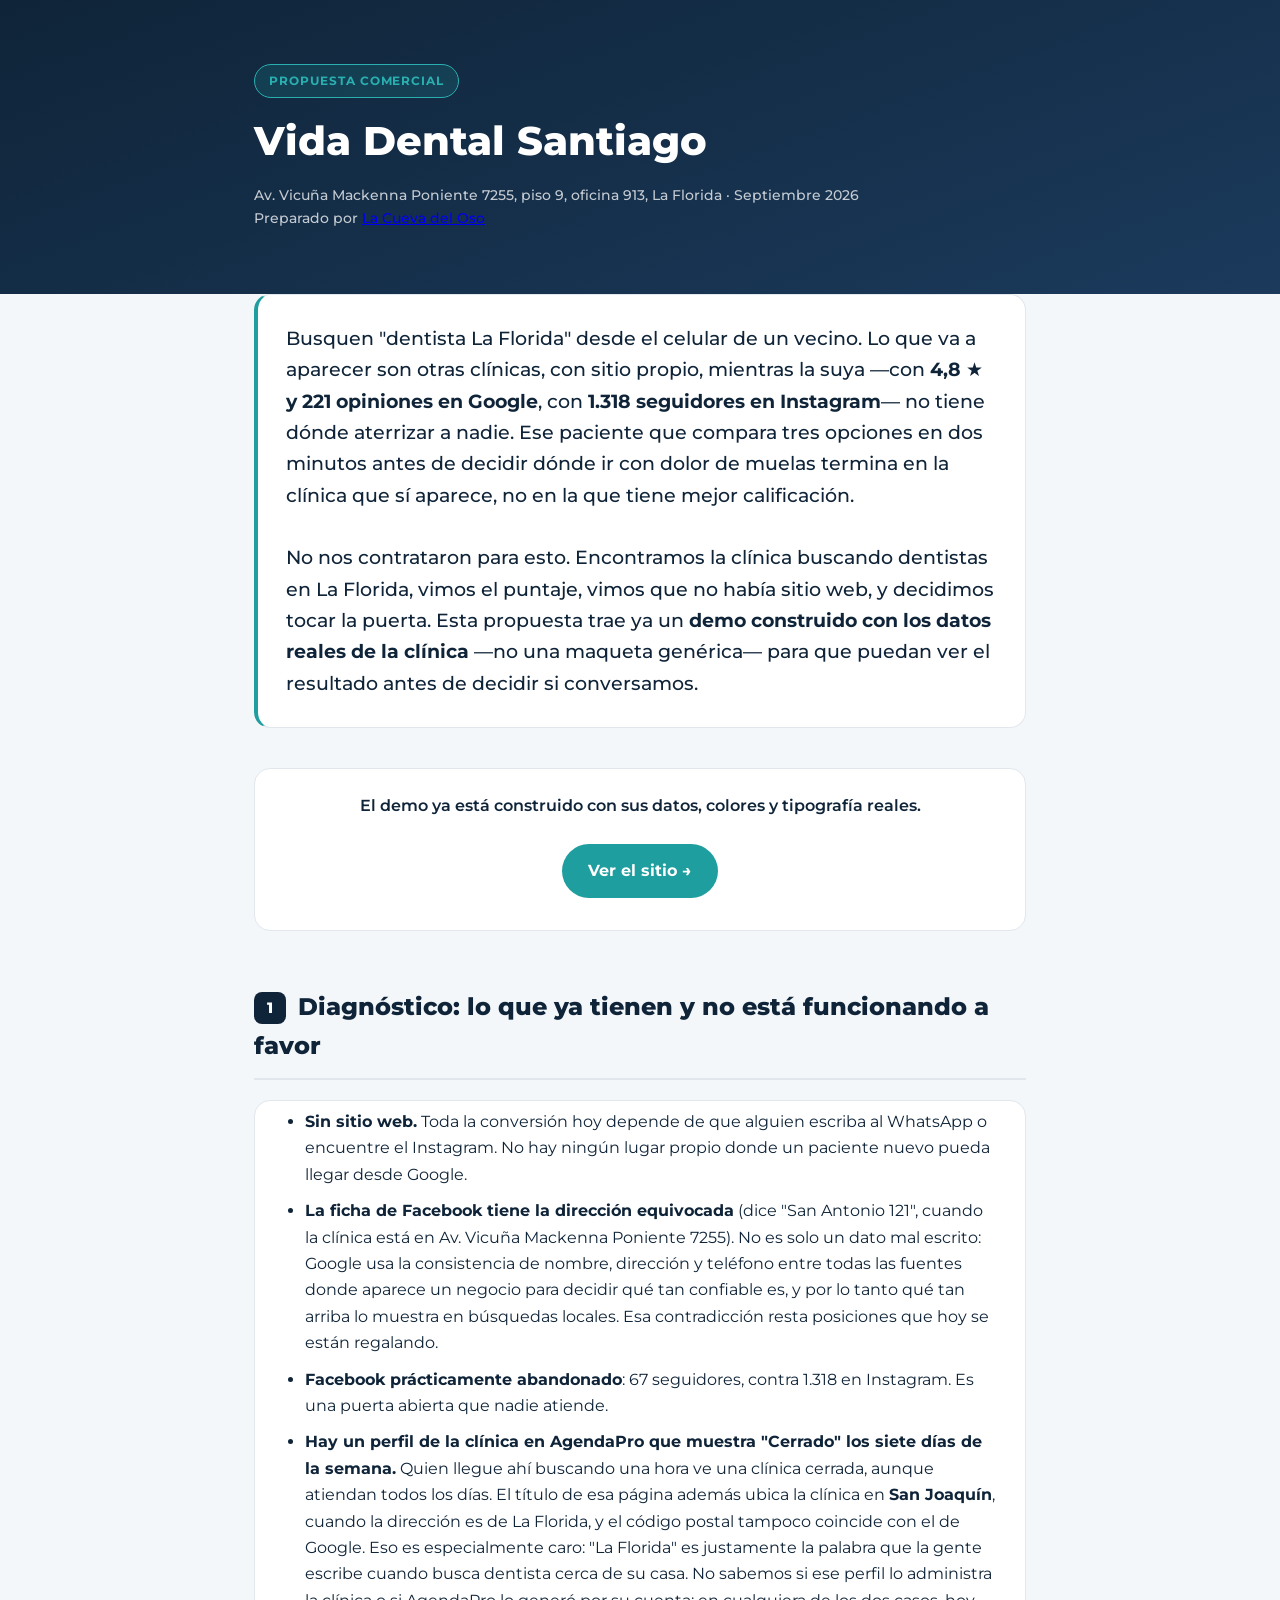
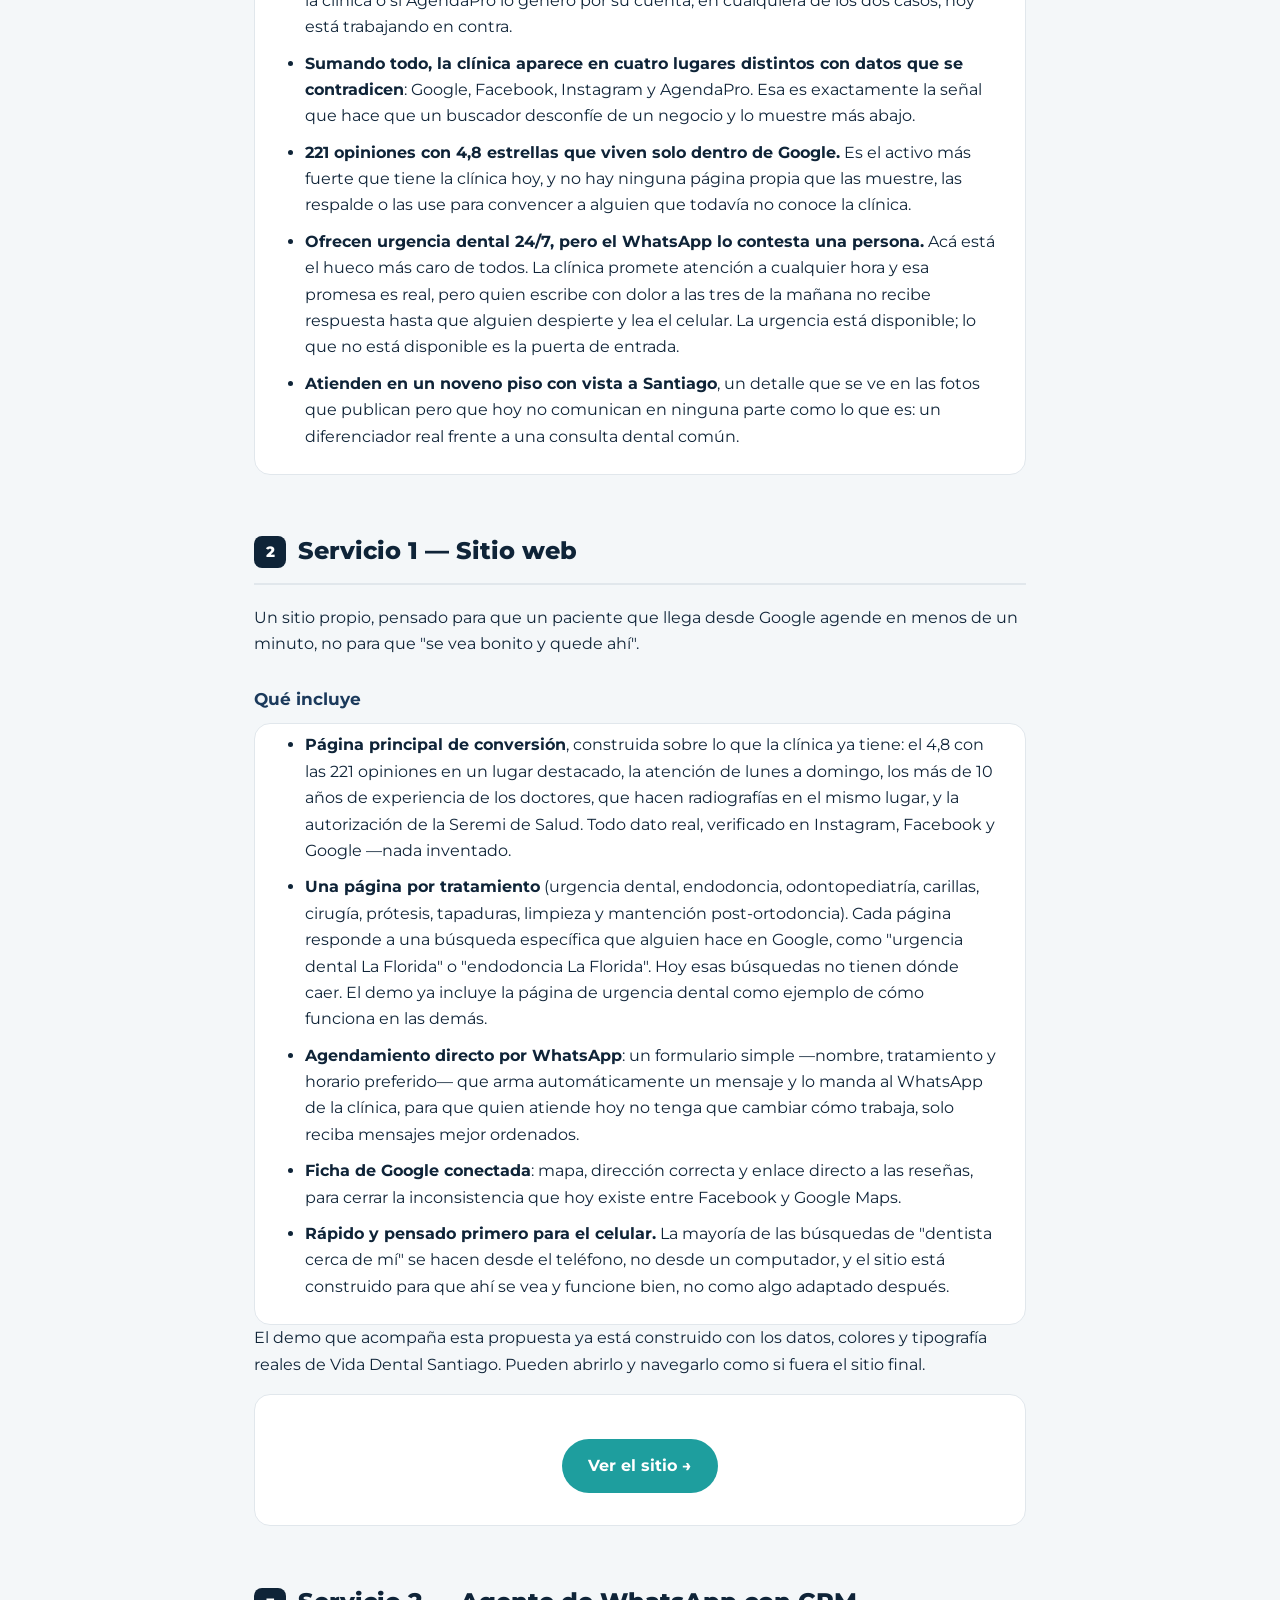
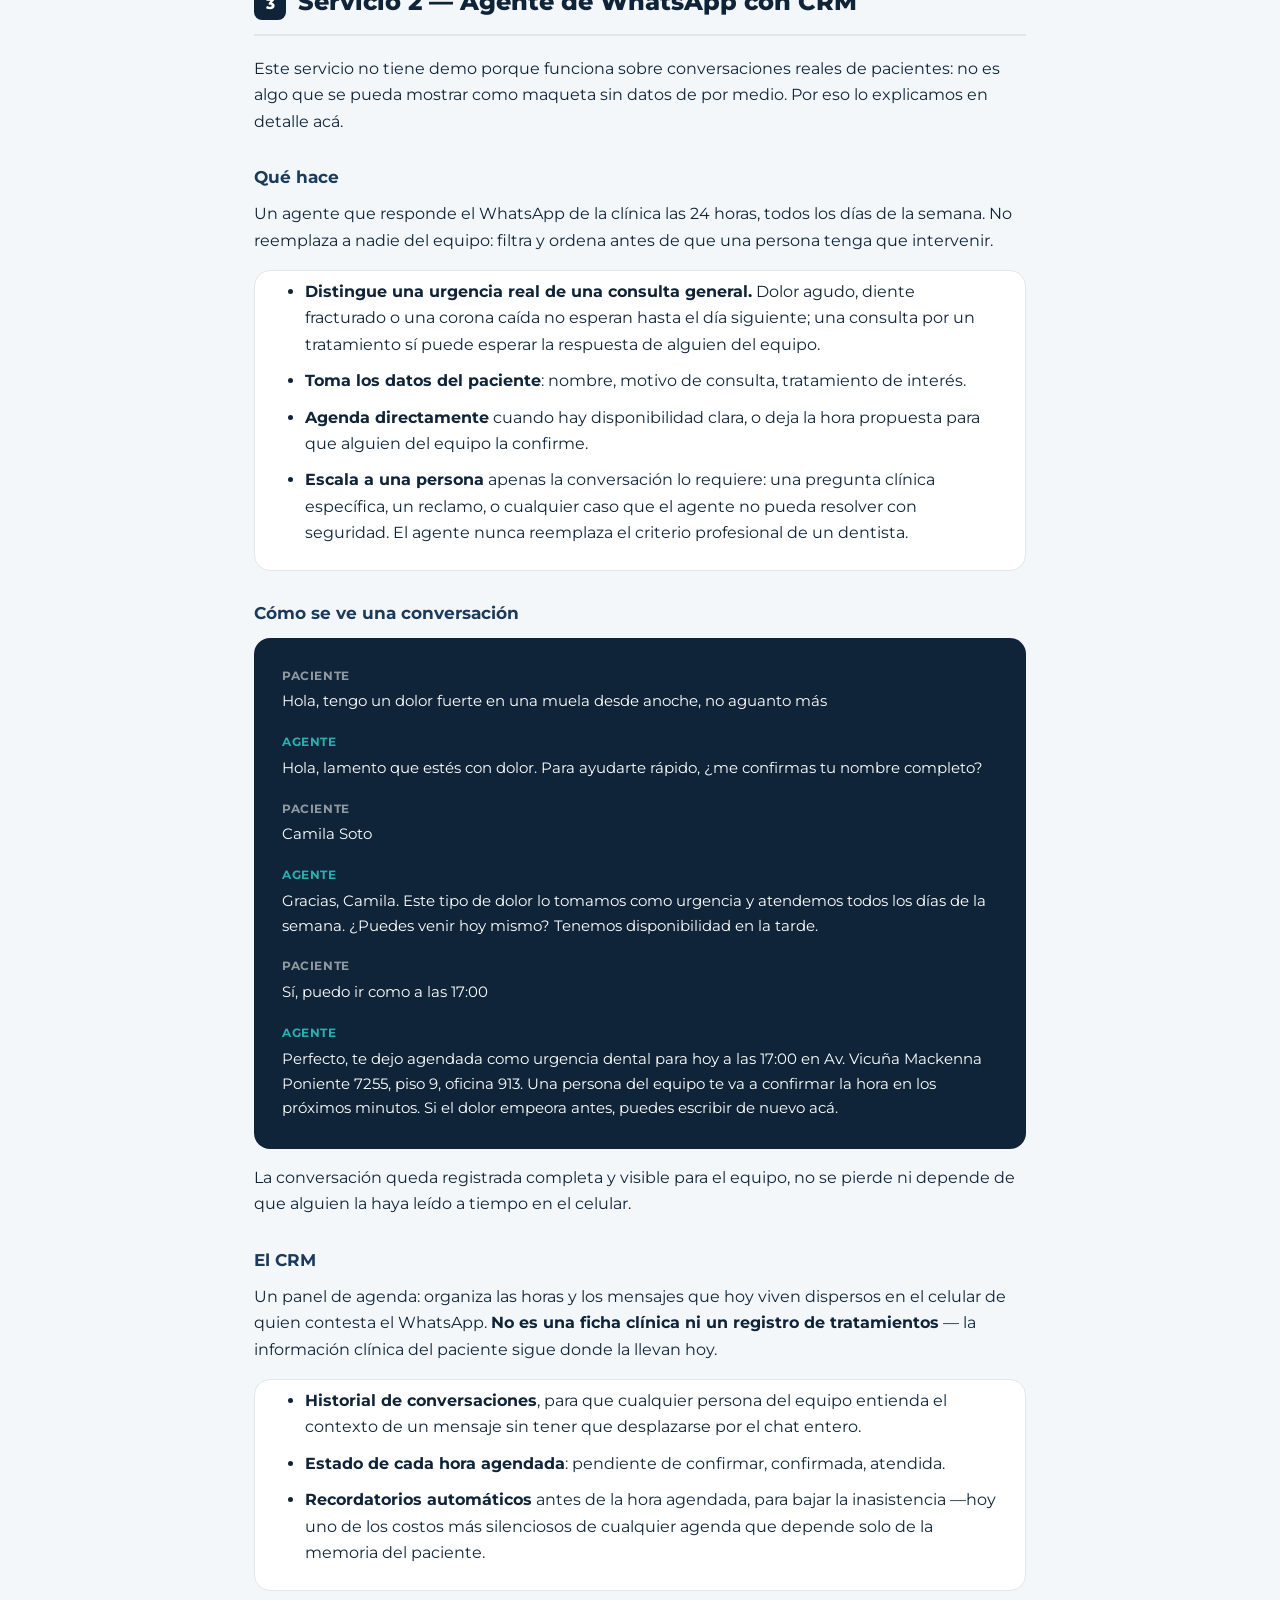
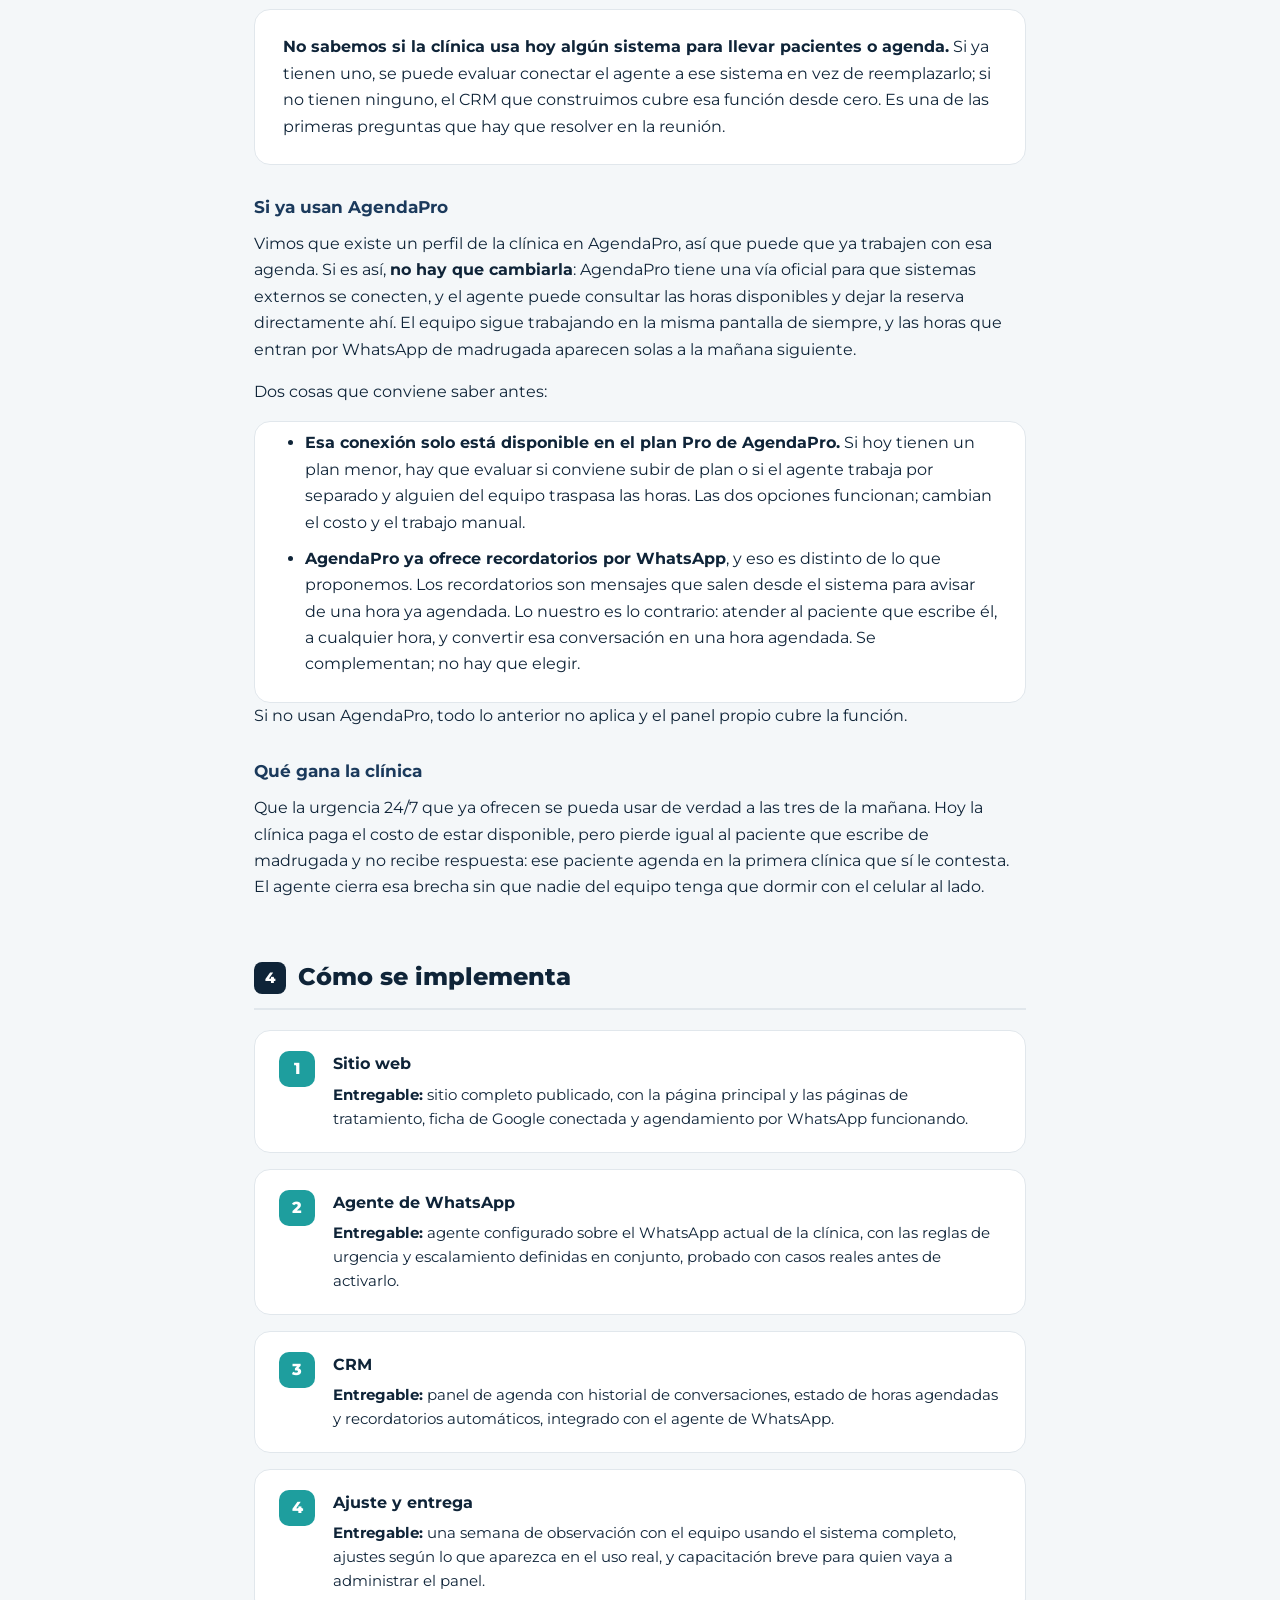
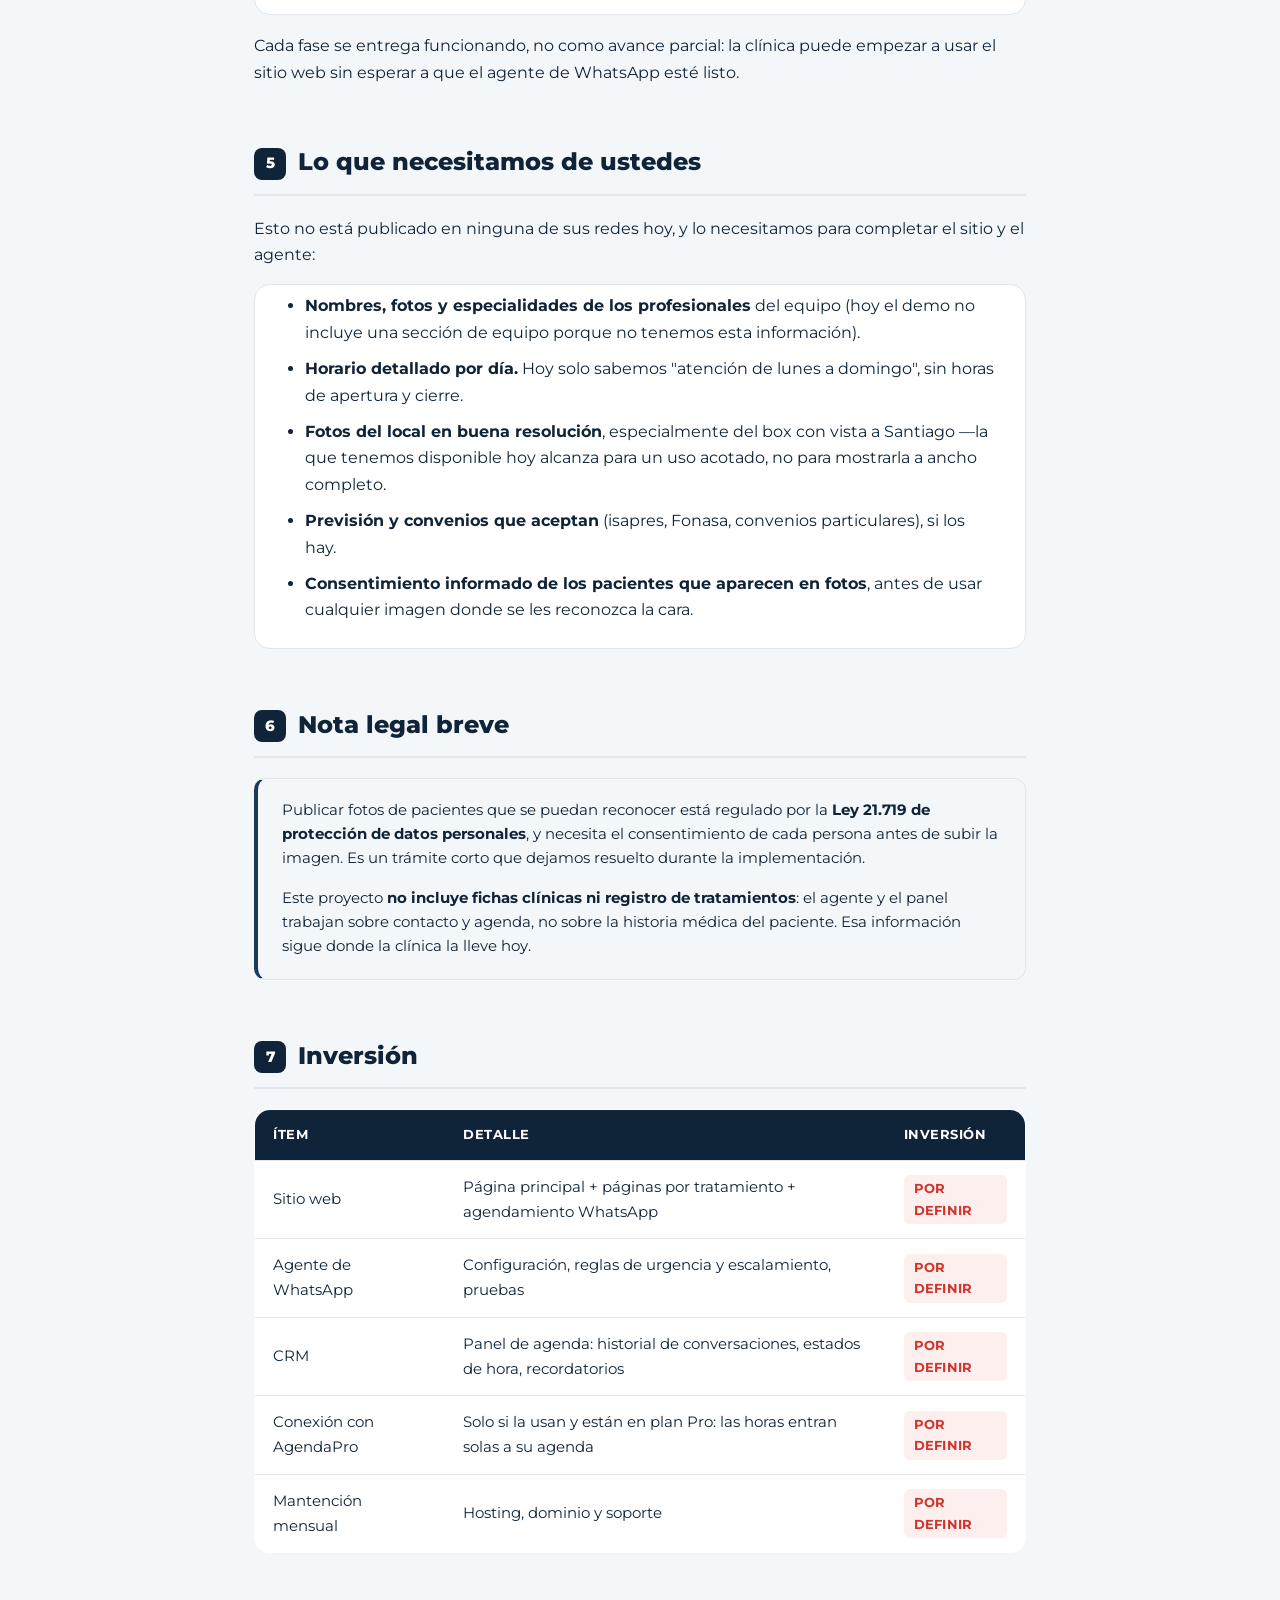
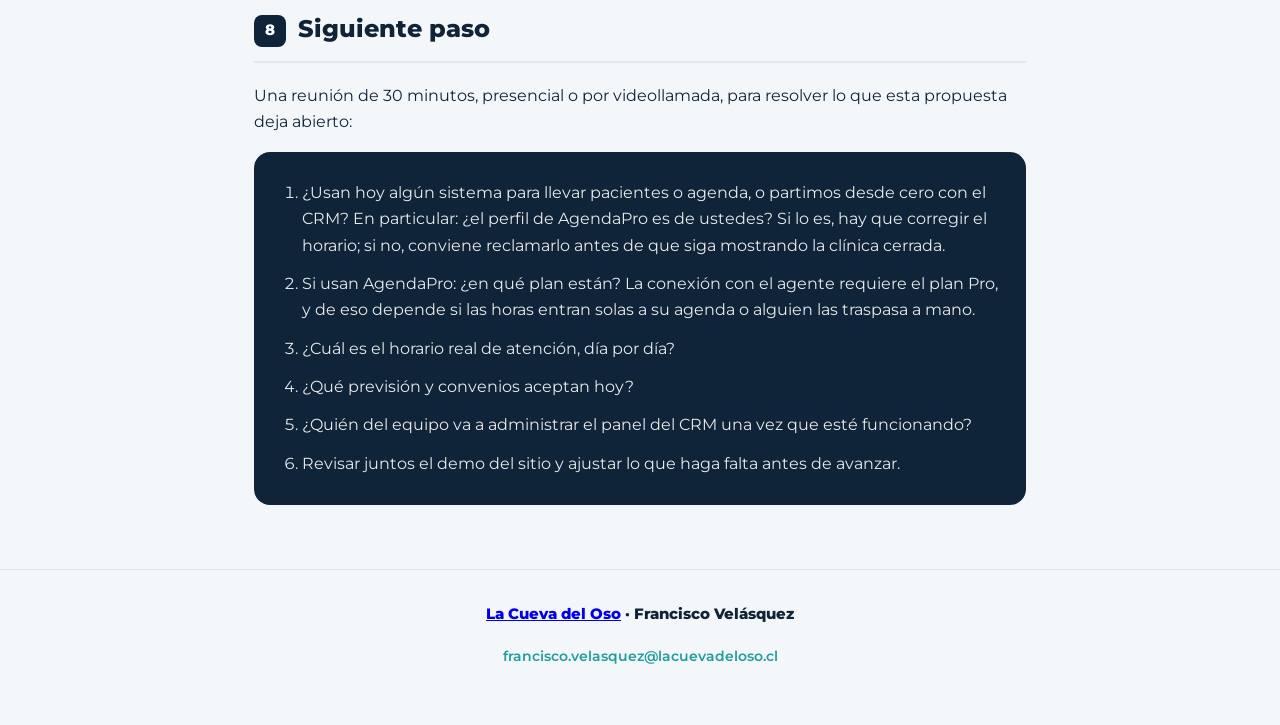
==== commit 7bd9ef93: "feat: agrega la via de integracion con AgendaPro al servicio de WhatsApp AgendaPro expone API v3 y w" ====
--- a/propuesta.html
+++ b/propuesta.html
@@ -437,6 +437,17 @@
     <div class="card">
       <p style="margin:0;"><strong>No sabemos si la clínica usa hoy algún sistema para llevar pacientes o agenda.</strong> Si ya tienen uno, se puede evaluar conectar el agente a ese sistema en vez de reemplazarlo; si no tienen ninguno, el CRM que construimos cubre esa función desde cero. Es una de las primeras preguntas que hay que resolver en la reunión.</p>
     </div>
+
+    <h3>Si ya usan AgendaPro</h3>
+    <p>Vimos que existe un perfil de la clínica en AgendaPro, así que puede que ya trabajen con esa agenda. Si es así, <strong>no hay que cambiarla</strong>: AgendaPro tiene una vía oficial para que sistemas externos se conecten, y el agente puede consultar las horas disponibles y dejar la reserva directamente ahí. El equipo sigue trabajando en la misma pantalla de siempre, y las horas que entran por WhatsApp de madrugada aparecen solas a la mañana siguiente.</p>
+    <p>Dos cosas que conviene saber antes:</p>
+    <div class="card-lista">
+      <ul>
+        <li><strong>Esa conexión solo está disponible en el plan Pro de AgendaPro.</strong> Si hoy tienen un plan menor, hay que evaluar si conviene subir de plan o si el agente trabaja por separado y alguien del equipo traspasa las horas. Las dos opciones funcionan; cambian el costo y el trabajo manual.</li>
+        <li><strong>AgendaPro ya ofrece recordatorios por WhatsApp</strong>, y eso es distinto de lo que proponemos. Los recordatorios son mensajes que salen desde el sistema para avisar de una hora ya agendada. Lo nuestro es lo contrario: atender al paciente que escribe él, a cualquier hora, y convertir esa conversación en una hora agendada. Se complementan; no hay que elegir.</li>
+      </ul>
+    </div>
+    <p>Si no usan AgendaPro, todo lo anterior no aplica y el panel propio cubre la función.</p>
 
     <h3>Qué gana la clínica</h3>
     <p>Que la urgencia 24/7 que ya ofrecen se pueda usar de verdad a las tres de la mañana. Hoy la clínica paga el costo de estar disponible, pero pierde igual al paciente que escribe de madrugada y no recibe respuesta: ese paciente agenda en la primera clínica que sí le contesta. El agente cierra esa brecha sin que nadie del equipo tenga que dormir con el celular al lado.</p>
@@ -523,6 +534,11 @@
             <td><span class="pordefinir">POR DEFINIR</span></td>
           </tr>
           <tr>
+            <td>Conexión con AgendaPro</td>
+            <td>Solo si la usan y están en plan Pro: las horas entran solas a su agenda</td>
+            <td><span class="pordefinir">POR DEFINIR</span></td>
+          </tr>
+          <tr>
             <td>Mantención mensual</td>
             <td>Hosting, dominio y soporte</td>
             <td><span class="pordefinir">POR DEFINIR</span></td>
@@ -538,6 +554,7 @@
     <div class="preguntas">
       <ol>
         <li>¿Usan hoy algún sistema para llevar pacientes o agenda, o partimos desde cero con el CRM? En particular: ¿el perfil de AgendaPro es de ustedes? Si lo es, hay que corregir el horario; si no, conviene reclamarlo antes de que siga mostrando la clínica cerrada.</li>
+        <li>Si usan AgendaPro: ¿en qué plan están? La conexión con el agente requiere el plan Pro, y de eso depende si las horas entran solas a su agenda o alguien las traspasa a mano.</li>
         <li>¿Cuál es el horario real de atención, día por día?</li>
         <li>¿Qué previsión y convenios aceptan hoy?</li>
         <li>¿Quién del equipo va a administrar el panel del CRM una vez que esté funcionando?</li>
